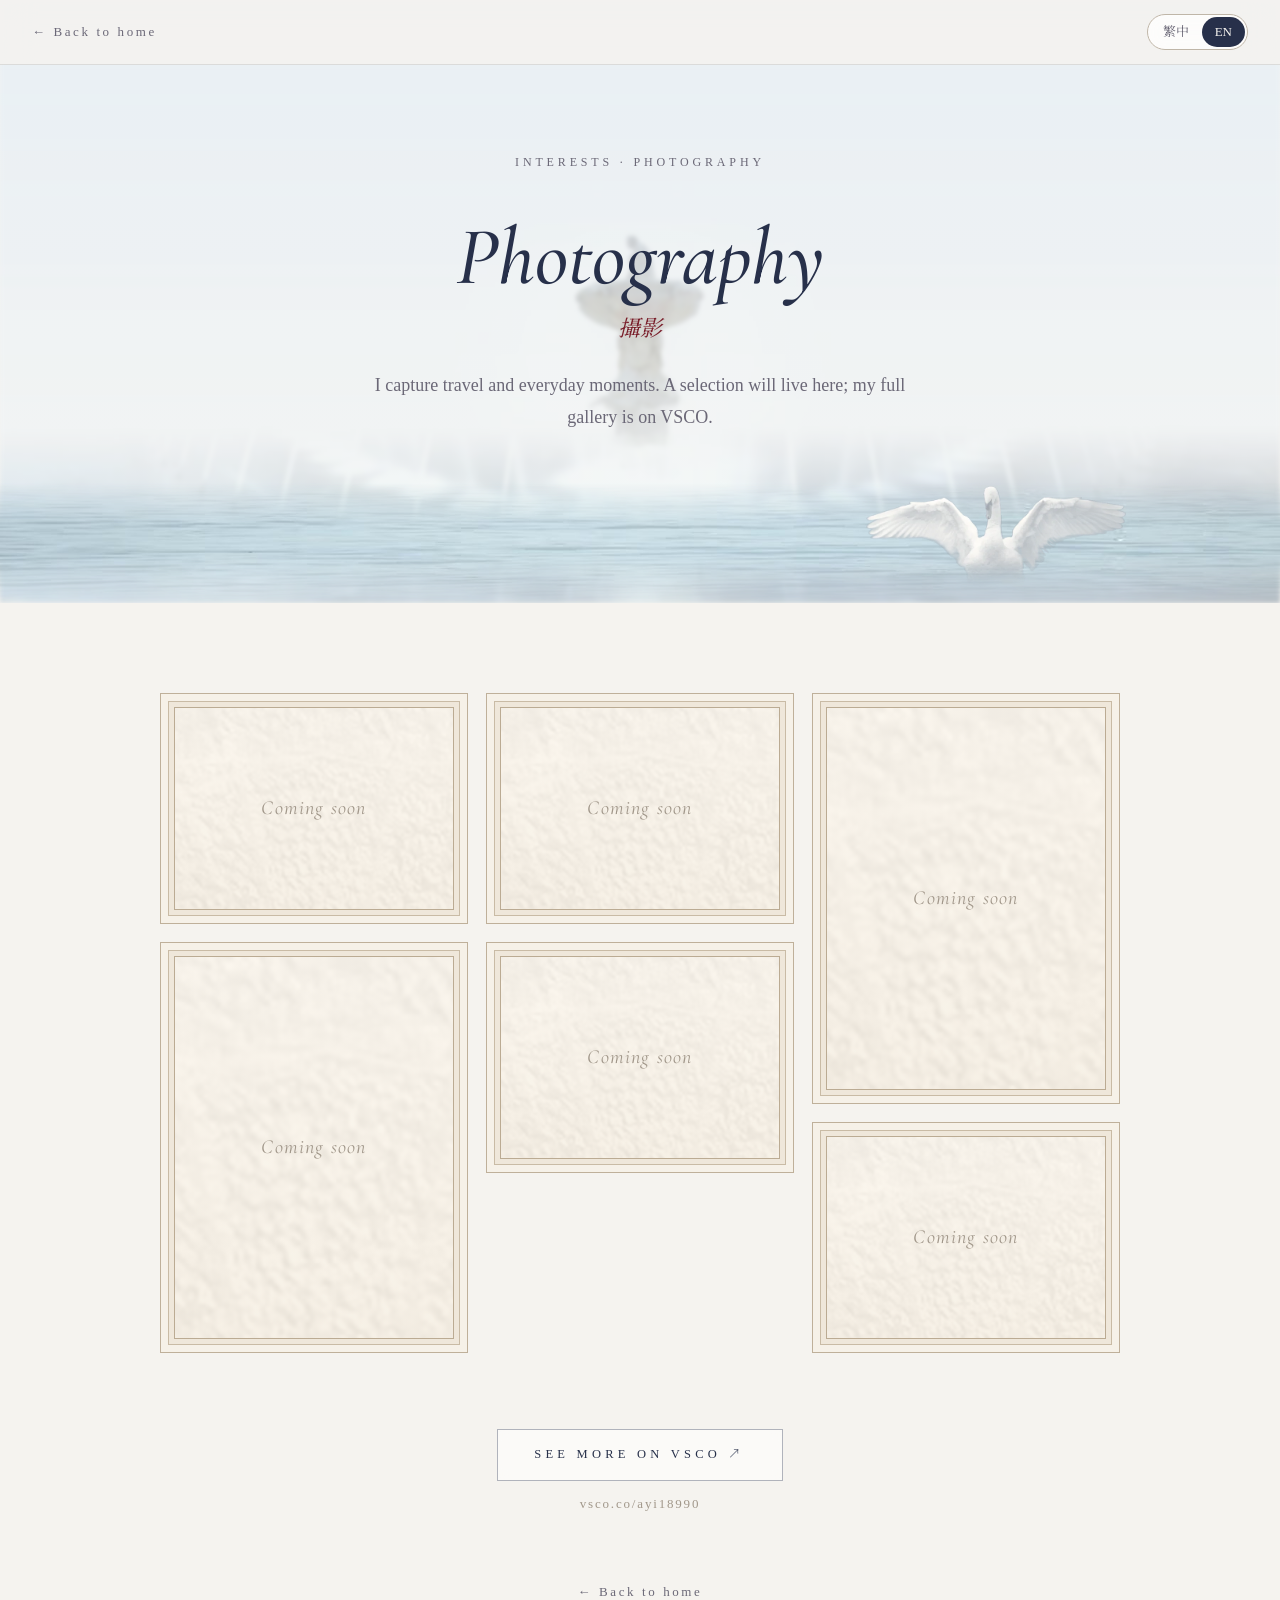
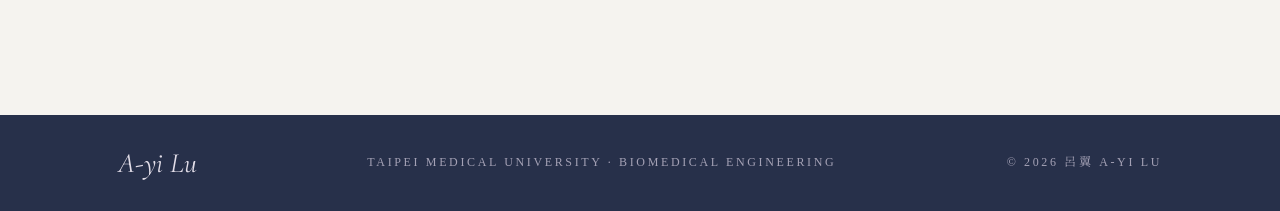
==== photos.html @ bd0e3539 "Add files via upload" ====
<!doctype html>
<html lang="zh-Hant">
<head>
<meta charset="utf-8">
<meta name="viewport" content="width=device-width, initial-scale=1, viewport-fit=cover">
<title>攝影 · 呂翼 A-yi Lu</title>
<meta name="description" content="呂翼 A-yi Lu — 攝影作品">
<link rel="preconnect" href="https://fonts.googleapis.com">
<link rel="preconnect" href="https://fonts.gstatic.com" crossorigin>
<link rel="stylesheet" href="https://fonts.googleapis.com/css2?family=Cormorant+Garamond:ital,wght@0,400;0,500;0,600;1,400;1,500;1,600&family=Noto+Serif+TC:wght@400;500;700&display=swap">
<link rel="stylesheet" href="style.css">
<link rel="stylesheet" href="sub.css">
</head>
<body class="subpage">
<header class="nav scrolled" id="nav">
  <div class="in">
    <a class="back" href="index.html#interests" id="back">← 回到首頁</a>
    <div class="lang" role="group" aria-label="Language">
      <button type="button" id="lang-zh" data-lang="zh" aria-pressed="true">繁中</button>
      <button type="button" id="lang-en" data-lang="en" aria-pressed="false">EN</button>
    </div>
  </div>
</header>
<main id="main"></main>
<footer>
  <div class="in">
    <span class="sig">A-yi Lu</span>
    <small id="foot-note"></small>
    <small id="copyright"></small>
  </div>
</footer>
<script src="photos-content.js"></script>
<script src="photos.js"></script>
</body>
</html>
---- style.css ----
/* ==========================================================
   字體設定 Fonts
   --body  內文：英文 Times New Roman、中文 新細明體
   --title 標題：Cormorant Garamond（優雅斜體，飄逸但好讀）
   ========================================================== */
:root{
  --fog:#F5F3EF; --mist:#ECE8E1; --marble:#F8F6F2; --stone:#BFB6A8; --stone-2:#DAD3C8;
  --ink:#27304A; --dusk:#6B6877; --pink:#7A1F2B;--wine:#7A1F2B; --water:#9DBFD2; --water-soft:#DCEAF1;
  --body:"Times New Roman",Times,"Noto Serif TC","Source Han Serif TC","Songti TC",serif;
  --title:"Cormorant Garamond","Times New Roman",Times,"Noto Serif TC","Source Han Serif TC",serif;
  --colw:clamp(40px,10vw,150px);
  color-scheme:light;
}
@media (max-width:600px){:root{--colw:30px}}
*{box-sizing:border-box}
html{scroll-behavior:smooth;scroll-padding-top:72px}
body{margin:0;background:var(--fog);color:var(--ink);font-family:var(--body);font-size:18px;line-height:1.75;-webkit-font-smoothing:antialiased;overflow-x:hidden}
body.zh{font-size:17px;line-height:1.95}
img{max-width:100%;display:block}
a{color:inherit}
:focus-visible{outline:1.5px solid var(--pink);outline-offset:4px}
.wrap{max-width:calc(1100px + 2 * var(--colw));margin:0 auto;padding-inline:calc(var(--colw) + 32px);position:relative;z-index:2}
@media (max-width:520px){.wrap{padding-inline:calc(var(--colw) + 16px)}}
.label{font-family:var(--body);font-size:12px;letter-spacing:.32em;text-transform:uppercase;color:var(--dusk)}
body.zh .label{letter-spacing:.3em;font-size:13px}

/* ---------- nav ---------- */
.nav{position:fixed;top:0;left:0;right:0;z-index:50;padding-top:env(safe-area-inset-top,0px);transition:background .6s,box-shadow .6s}
.nav.scrolled{background:rgba(245,243,239,.8);-webkit-backdrop-filter:blur(16px) saturate(1.2);backdrop-filter:blur(16px) saturate(1.2);box-shadow:0 1px 0 rgba(191,182,168,.35)}
.nav .in{display:flex;align-items:center;gap:28px;height:64px;margin:0 auto;padding-inline:calc(var(--colw) + 24px)}
.mono{font-family:var(--title);font-style:italic;font-weight:500;font-size:26px;line-height:1;text-decoration:none}
.links{display:flex;gap:30px;margin-left:auto}
.links a{font-size:12.5px;letter-spacing:.24em;text-transform:uppercase;text-decoration:none;color:var(--dusk);transition:color .3s}
body.zh .links a{letter-spacing:.3em;font-size:14px}
.links a:hover{color:var(--ink)}
.lang{display:inline-flex;border:1px solid var(--stone);border-radius:999px;padding:2px;font-size:13px;background:rgba(255,255,255,.75);-webkit-backdrop-filter:blur(8px);backdrop-filter:blur(8px)}
.lang button{all:unset;cursor:pointer;padding:4px 13px;border-radius:999px;color:var(--dusk);transition:background .35s,color .35s}
.lang button[aria-pressed="true"]{background:var(--ink);color:var(--fog)}
.lang button:focus-visible{outline:1.5px solid var(--pink)}
@media (max-width:760px){.links{display:none}.lang{margin-left:auto}.nav .in{padding-inline:calc(var(--colw) + 12px)}}

/* ---------- hero ---------- */
.hero{position:relative;overflow:visible;min-height:max(720px,min(100svh,980px));display:grid;place-items:center;background:#EEF1F2;z-index:1}
.hero-bg{position:absolute;inset:0;overflow:hidden;z-index:0}
.hero .scene{position:absolute;left:0;top:-4%;width:100%;height:108%;object-fit:cover;object-position:50% 50%;will-change:transform}
.hero .haze{position:absolute;inset:0;z-index:1;pointer-events:none;background:
  radial-gradient(ellipse 42% 34% at 50% 44%,rgba(255,255,255,.78) 0%,rgba(255,255,255,0) 100%),
  linear-gradient(to bottom,rgba(250,250,248,.55),rgba(250,250,248,0) 40%)}
.hero-text{position:relative;z-index:6;text-align:center;display:flex;flex-direction:column;align-items:center;padding:150px 24px 220px;max-width:760px}
.name{font-family:var(--title);font-style:italic;font-weight:400;font-size:clamp(64px,9vw,128px);line-height:.95;margin:.35em 0 0;letter-spacing:-.01em;text-shadow:0 0 40px rgba(255,255,255,.9)}
.name-zh{font-family:var(--body);font-size:clamp(20px,2vw,24px);letter-spacing:.8em;margin:.6em 0 0 .8em;color:var(--dusk)}
.rule{width:min(260px,60vw);height:1px;margin:26px 0 22px;background:linear-gradient(90deg,transparent,var(--pink),transparent)}
.tagline{font-family:var(--title);font-style:italic;font-weight:500;font-size:clamp(22px,2.3vw,28px);line-height:1.35;margin:0;max-width:24em;text-shadow:0 0 24px rgba(255,255,255,.9)}
body.zh .tagline{font-family:var(--body);font-style:normal;font-weight:400;font-size:clamp(19px,2vw,22px);letter-spacing:.12em}
.sub{font-size:16px;color:var(--dusk);margin:12px 0 0;max-width:32em;line-height:1.8;text-shadow:0 0 18px rgba(255,255,255,.95)}
body.zh .sub{letter-spacing:.06em;font-size:15.5px}
.enter{margin-top:36px;display:inline-flex;align-items:center;gap:12px;font-size:12.5px;letter-spacing:.34em;text-transform:uppercase;text-decoration:none;
  padding:14px 36px;border:1px solid rgba(39,48,74,.35);transition:background .5s,color .5s,border-color .5s;background:rgba(255,255,255,.55);-webkit-backdrop-filter:blur(6px);backdrop-filter:blur(6px)}
body.zh .enter{letter-spacing:.4em;font-size:14px}
.enter:hover{background:var(--ink);color:var(--fog);border-color:var(--ink)}
.star{width:13px;height:13px;fill:var(--pink);flex:none}
.hero-in>*{animation:rise 1.4s cubic-bezier(.22,1,.36,1) both}
.hero-in>*:nth-child(2){animation-delay:.1s}.hero-in>*:nth-child(3){animation-delay:.2s}.hero-in>*:nth-child(4){animation-delay:.28s}
.hero-in>*:nth-child(5){animation-delay:.36s}.hero-in>*:nth-child(6){animation-delay:.44s}.hero-in>*:nth-child(7){animation-delay:.52s}
@keyframes rise{from{opacity:.001;transform:translateY(22px);filter:blur(6px)}to{opacity:1;transform:none;filter:none}}
.swan{position:absolute;pointer-events:none}
.swan img{width:100%;height:auto}
.swan.in{z-index:3}
.swan.out{z-index:10}
.swan .bob{animation:bob 7s ease-in-out infinite}
.swan.s2 .bob{animation-duration:9s;animation-delay:-2s}
.swan.s3 .bob{animation-duration:8s;animation-delay:-4s}
.swan.s4 .bob{animation-duration:10s;animation-delay:-1s}
@keyframes bob{0%,100%{transform:translate(0,0) rotate(0)}50%{transform:translate(8px,-6px) rotate(-.8deg)}}
.hero .swan.in img{-webkit-mask-image:linear-gradient(to bottom,#000 72%,transparent 96%);mask-image:linear-gradient(to bottom,#000 72%,transparent 96%);opacity:.9;filter:blur(.3px)}
.hero .swan.in::after{content:"";position:absolute;left:-10%;right:-10%;bottom:2%;height:14%;border-radius:50%;background:radial-gradient(closest-side,rgba(157,191,210,.55),rgba(157,191,210,0));z-index:-1}
.hero .swan.trio{left:43%;bottom:calc(clamp(86px,12vh,116px) / 2 - 6px);width:min(11vw,160px)}
.hero .swan.wings{left:58%;bottom:calc(clamp(86px,12vh,116px) / 2 - 2px);width:min(3.6vw,52px)}
.hero .swan.littles{left:30%;bottom:calc(clamp(86px,12vh,116px) / 2 - 6px);width:min(9vw,130px)}
.swan.spread{left:calc(var(--colw) * .4);bottom:-230px;width:min(30vw,450px)}
.hero .swan.out img{-webkit-mask-image:linear-gradient(to bottom,#000 76%,transparent 97%);mask-image:linear-gradient(to bottom,#000 76%,transparent 97%)}
.hero .swan.out::after{content:"";position:absolute;left:-8%;right:-8%;bottom:1%;height:12%;border-radius:50%;background:radial-gradient(closest-side,rgba(120,160,185,.45),rgba(120,160,185,0));z-index:-1}
.swan.spread img{filter:drop-shadow(0 16px 20px rgba(80,110,140,.2))}
.swan.glide{right:calc(var(--colw) * .5);bottom:-200px;width:min(20vw,300px)}
.swan.glide img{filter:drop-shadow(0 12px 16px rgba(80,110,140,.18))}
@media (max-width:760px){
  .col-l{left:-100px}.col-r{right:-100px}  .hero-text{padding:120px 28px 230px}
  .hero .swan.trio{left:38%;width:26vw}
  .hero .swan.wings,.hero .swan.littles{display:none}
  .swan.spread{left:2%;bottom:-150px;width:50vw}
  .swan.glide{right:2%;bottom:-130px;width:34vw}
}


/* ---------- architecture: arch, pillars, nodes, balustrades ---------- */
:root{--shift:calc(var(--colw) * -0.5)}
.hero::before{content:"";position:absolute;left:0;right:0;top:0;height:30px;z-index:4;background:url(stone.jpg) center/cover;box-shadow:0 1px 0 #A99E8C,0 4px 10px rgba(39,48,74,.1)}
.arch-top,.arch-ring{position:absolute;top:0;left:calc(var(--colw) * .5 - 30px);right:calc(var(--colw) * .5 - 30px);height:max(150px,calc(var(--colw) * 1.65 + 30px));z-index:4;pointer-events:none;
  -webkit-mask-size:100% 100%;mask-size:100% 100%;-webkit-mask-repeat:no-repeat;mask-repeat:no-repeat}
.arch-top{background:url(stone.jpg) center top/auto 100% repeat-x;
  -webkit-mask-image:url("data:image/svg+xml,%3Csvg xmlns='http://www.w3.org/2000/svg' viewBox='0 0 1000 300' preserveAspectRatio='none'%3E%3Cpath d='M0 0H1000V300C1000 130 660 70 500 8C340 70 0 130 0 300Z'/%3E%3C/svg%3E");mask-image:url("data:image/svg+xml,%3Csvg xmlns='http://www.w3.org/2000/svg' viewBox='0 0 1000 300' preserveAspectRatio='none'%3E%3Cpath d='M0 0H1000V300C1000 130 660 70 500 8C340 70 0 130 0 300Z'/%3E%3C/svg%3E");filter:drop-shadow(0 10px 14px rgba(39,48,74,.18))}
.arch-ring{background:linear-gradient(180deg,rgba(255,255,255,.18),rgba(90,70,50,.18)),url(stone.jpg) center/auto 100% repeat-x;
  -webkit-mask-image:url("data:image/svg+xml,%3Csvg xmlns='http://www.w3.org/2000/svg' viewBox='0 0 1000 300' preserveAspectRatio='none'%3E%3Cpath d='M0 300C0 130 340 70 500 8C660 70 1000 130 1000 300H962C962 150 650 106 500 52C350 106 38 150 38 300Z'/%3E%3C/svg%3E");mask-image:url("data:image/svg+xml,%3Csvg xmlns='http://www.w3.org/2000/svg' viewBox='0 0 1000 300' preserveAspectRatio='none'%3E%3Cpath d='M0 300C0 130 340 70 500 8C660 70 1000 130 1000 300H962C962 150 650 106 500 52C350 106 38 150 38 300Z'/%3E%3C/svg%3E");filter:brightness(.93) drop-shadow(0 6px 8px rgba(39,48,74,.2))}
main{position:relative;overflow-x:clip}
.pillar{position:absolute;top:0;bottom:0;width:var(--colw);z-index:8;pointer-events:none;
  background:url(shaft.jpg) center top/100% auto repeat-y;filter:drop-shadow(0 0 20px rgba(39,48,74,.16))}
.pl{left:var(--shift)}
.pr{right:var(--shift);transform:scaleX(-1)}
.pillar .cap{position:absolute;left:50%;top:calc(var(--colw) * -0.55);z-index:2;width:calc(var(--colw) * 2.7);aspect-ratio:1020/830;transform:translateX(-50%);
  background:url(capital.webp) center/100% 100% no-repeat}
.pillar .base{display:none}
.node{display:none;position:absolute;top:-10px;width:calc(var(--colw) * 1.75);aspect-ratio:940/460;z-index:9;pointer-events:none;
  background:url(node.webp) center/100% 100% no-repeat;filter:drop-shadow(0 6px 10px rgba(39,48,74,.18))}
.nl{left:calc(var(--shift) + var(--colw) / 2);transform:translateX(-50%)}
.nr{right:calc(var(--shift) + var(--colw) / 2);transform:translateX(50%) scaleX(-1)}
.hero .balus,.balus-row{display:flex;flex-direction:column;filter:drop-shadow(0 -4px 10px rgba(39,48,74,.12))}
.rail-top,.rail-bot{background:linear-gradient(rgba(255,255,255,.28),rgba(0,0,0,.08)),url(stone.jpg) center/auto 200% repeat-x;flex:none;
  box-shadow:inset 0 -1px 0 rgba(120,100,75,.45),inset 0 1px 0 rgba(255,255,255,.6)}
.rail-top{height:22px}
.rail-bot{height:18px}
.bals{flex:1;background:linear-gradient(90deg,rgba(90,70,50,.28),rgba(255,255,255,.22) 42%,rgba(255,255,255,.1) 58%,rgba(90,70,50,.3)) 0 0/56px 100% repeat-x,url(stone.jpg) center/auto 100% repeat-x;
  -webkit-mask:url("data:image/svg+xml,%3Csvg xmlns='http://www.w3.org/2000/svg' viewBox='0 0 52 100' preserveAspectRatio='none'%3E%3Cpath d='M14 0H38V8H34C34 12 31 12 31 16C31 22 36 24 36 30C36 36 30 38 30 42C30 52 43 58 43 72C43 82 35 86 33 88H38V92H40V100H12V92H14V88H19C17 86 9 82 9 72C9 58 22 52 22 42C22 38 16 36 16 30C16 24 21 22 21 16C21 12 18 12 18 8H14Z'/%3E%3C/svg%3E") 0 0/56px 100% repeat-x;mask:url("data:image/svg+xml,%3Csvg xmlns='http://www.w3.org/2000/svg' viewBox='0 0 52 100' preserveAspectRatio='none'%3E%3Cpath d='M14 0H38V8H34C34 12 31 12 31 16C31 22 36 24 36 30C36 36 30 38 30 42C30 52 43 58 43 72C43 82 35 86 33 88H38V92H40V100H12V92H14V88H19C17 86 9 82 9 72C9 58 22 52 22 42C22 38 16 36 16 30C16 24 21 22 21 16C21 12 18 12 18 8H14Z'/%3E%3C/svg%3E") 0 0/56px 100% repeat-x}
.hero .balus{position:absolute;left:0;right:0;bottom:calc(clamp(86px,12vh,116px) / -2);height:clamp(86px,12vh,116px);z-index:6}
.front-water{position:absolute;left:0;right:0;top:calc(100% + clamp(86px,12vh,116px) / 2 - 8px);height:260px;z-index:5;pointer-events:none;
  background:url(water.jpg) center top/cover;
  -webkit-mask-image:linear-gradient(to bottom,#000 0,#000 40%,transparent 100%);mask-image:linear-gradient(to bottom,#000 0,#000 40%,transparent 100%)}
.balus-row{position:relative;height:96px;margin-block:-48px;z-index:7;pointer-events:none}
@media (max-width:600px){.balus-row{height:72px;margin-block:-36px}}
/* ---------- sections ---------- */
section.s{position:relative;padding-block:130px;overflow:hidden}
@media (max-width:600px){section.s{padding-block:90px}}
.s.alt{background:linear-gradient(to bottom,rgba(236,232,225,0) 0,var(--mist) 220px,var(--mist) calc(100% - 220px),rgba(236,232,225,0) 100%)}
.ghost{position:absolute;pointer-events:none;z-index:0;object-fit:cover;
  -webkit-mask-image:radial-gradient(closest-side,#000 25%,transparent 100%);mask-image:radial-gradient(closest-side,#000 25%,transparent 100%)}
.heading{display:flex;align-items:center;gap:26px;margin:0 0 64px}
.heading::before,.heading::after{content:"";flex:1;height:1px;background:linear-gradient(90deg,transparent,var(--stone))}
.heading::after{background:linear-gradient(90deg,var(--stone),transparent)}
.heading .t{display:flex;flex-direction:column;align-items:center;text-align:center}
.heading h2{font-family:var(--title);font-style:italic;font-weight:400;font-size:clamp(46px,6vw,70px);line-height:1;margin:0;padding:0 .1em}
.heading .zh-sub{font-size:15px;letter-spacing:.6em;color:var(--dusk);margin:12px 0 0 .6em}

/* about */
.about-s{padding:170px 0 110px;position:relative}
.about-visual{position:relative;height:clamp(620px,100vh,980px);display:flex;align-items:center}
.about-photo{position:absolute;right:calc(var(--colw) * .5);top:0;height:100%;width:auto;max-width:62%;aspect-ratio:1000/1498;object-fit:cover;object-position:60% 0;z-index:0;
  -webkit-mask-image:linear-gradient(to right,transparent 0%,rgba(0,0,0,.35) 22%,#000 52%),linear-gradient(to bottom,transparent 0,#000 14%,#000 80%,transparent 100%);
  -webkit-mask-composite:source-in;
  mask-image:linear-gradient(to right,transparent 0%,rgba(0,0,0,.35) 22%,#000 52%),linear-gradient(to bottom,transparent 0,#000 14%,#000 80%,transparent 100%);mask-composite:intersect;
  filter:saturate(.9) brightness(1.04)}
.about-title{width:100%;position:relative;z-index:2}
.about-title h2{font-family:var(--title);font-style:italic;font-weight:400;font-size:clamp(84px,11vw,168px);line-height:1;margin:0;color:var(--ink);text-shadow:0 0 40px rgba(245,243,239,.9)}
.about-body{display:grid;grid-template-columns:1.25fr .9fr;gap:64px;align-items:start;margin-top:-40px;font-size:20px}
body.zh .about-body{font-size:18.5px}
@media (max-width:900px){.about-body{grid-template-columns:1fr;gap:28px}}
.about-body h3{font-family:var(--title);font-size:clamp(32px,3.8vw,46px);font-weight:500;font-style:italic;line-height:1.25;margin:0 0 24px;text-wrap:balance}
body.zh .about-body h3{font-family:var(--body);font-style:normal;font-weight:700;letter-spacing:.06em;font-size:clamp(25px,2.9vw,32px);line-height:1.55}
.about-body p{margin:0 0 1em}
.about-intro p:last-child{color:var(--dusk)}
.facts{margin:6px 0 0;padding:0 0 0 32px;border-left:1px solid rgba(191,182,168,.6);display:grid;gap:16px}
@media (max-width:900px){.facts{padding:24px 0 0;border-left:0;border-top:1px solid rgba(191,182,168,.6)}}
.facts div{display:grid;grid-template-columns:96px 1fr;gap:14px;align-items:baseline}
.facts dt{font-size:12px;letter-spacing:.24em;text-transform:uppercase;color:#A1978A}
body.zh .facts dt{letter-spacing:.3em;font-size:14px}
.facts dd{margin:0;font-size:18px}
body.zh .facts dd{font-size:17px}
@media (max-width:600px){
  .about-visual{height:auto;display:block;padding-top:40px}
  .about-photo{position:relative;display:block;width:70%;max-width:none;margin-left:auto;margin-right:0;height:auto;aspect-ratio:1000/1498;object-position:60% 0}
  .about-title{position:absolute;left:0;bottom:18%}
  .about-body{margin-top:0;font-size:18px}
  .facts div{grid-template-columns:1fr;gap:0}
}

/* timeline */
.tl{list-style:none;margin:0 auto;padding:0;max-width:820px;position:relative}
.tl::before{content:"";position:absolute;left:150px;top:6px;bottom:6px;width:1px;background:linear-gradient(transparent,var(--stone) 8%,var(--stone) 92%,transparent)}
.tl li{display:grid;grid-template-columns:130px 1fr;gap:41px;padding-block:22px;position:relative}
.tl li::after{content:"";position:absolute;left:146px;top:33px;width:9px;height:9px;border-radius:50%;background:var(--fog);border:1px solid var(--pink)}
.tl li.soon::after{background:var(--pink)}
.when{white-space:pre-line;line-height:1.5;font-size:13px;letter-spacing:.16em;color:var(--dusk);text-align:right;padding-top:6px;text-transform:uppercase}
body.zh .when{letter-spacing:.2em;font-size:14px}
.tl h4{margin:0;font-size:21px;font-weight:700;line-height:1.4}
body.zh .tl h4{font-size:18px;letter-spacing:.05em}
.tl p{margin:6px 0 0;color:var(--dusk);max-width:34em}
.badge{display:inline-block;font-size:11px;letter-spacing:.2em;text-transform:uppercase;color:#fff;background:var(--pink);padding:2px 9px;margin-left:10px;vertical-align:3px;white-space:nowrap;font-weight:400}
@media (max-width:600px){
  .tl::before{left:4px}
  .tl li{grid-template-columns:1fr;gap:2px;padding-left:30px}
  .tl li::after{left:0;top:30px}
  .when{text-align:left}
}

/* interlude */
.interlude{position:relative;overflow:hidden;background:var(--fog)}
.interlude .bg{display:block;width:100%;height:auto;min-height:560px;object-fit:cover;object-position:50% 20%;opacity:.6;
  -webkit-mask-image:linear-gradient(to bottom,transparent 0,#000 16%,#000 80%,transparent 100%);mask-image:linear-gradient(to bottom,transparent 0,#000 16%,#000 80%,transparent 100%)}
.interlude p{position:absolute;left:50%;top:44%;transform:translate(-50%,-50%);z-index:3;margin:0;width:max-content;max-width:80vw;text-align:center;display:flex;flex-direction:column;gap:.1em;
  font-family:var(--title);font-style:italic;font-weight:600;font-size:clamp(38px,5.4vw,72px);line-height:1.2;color:var(--ink);text-shadow:0 0 30px rgba(255,255,255,.95),0 0 60px rgba(255,255,255,.8)}
.interlude p.pre{transform:translate(-50%,calc(-50% + 30px))}
body.zh .interlude p{font-family:var(--body);font-style:normal;font-weight:700;font-size:clamp(24px,3.4vw,38px);letter-spacing:.35em;padding-left:.35em}
.interlude .swan.sea{z-index:2}
.interlude .swan.sea img{-webkit-mask-image:linear-gradient(to bottom,#000 74%,transparent 98%);mask-image:linear-gradient(to bottom,#000 74%,transparent 98%)}
.interlude .swan.trio{left:18%;bottom:22%;width:min(20vw,300px)}
.interlude .swan.glide{left:56%;bottom:18%;width:min(18vw,270px)}
.interlude .swan.littles{left:36%;bottom:30%;width:min(14vw,210px);opacity:.8}

/* interests */
.cards{display:grid;grid-template-columns:repeat(3,1fr);gap:28px}
@media (max-width:820px){.cards{grid-template-columns:1fr}}
.card{position:relative;padding:42px 32px 36px;background:rgba(255,255,255,.55);border:1px solid rgba(191,182,168,.45);text-align:center;transition:transform .7s cubic-bezier(.22,1,.36,1),box-shadow .7s}
.card::before{content:"";position:absolute;inset:6px;border:1px solid rgba(191,182,168,.28);pointer-events:none}
.card:hover{transform:translateY(-6px);box-shadow:0 28px 50px -24px rgba(39,48,74,.25)}
.card .big{font-family:var(--title);font-style:italic;font-size:44px;line-height:1.1;margin:0;font-weight:500}
body.zh .card .big{font-family:var(--body);font-style:normal;font-size:28px;letter-spacing:.3em;margin-left:.3em;font-weight:700;line-height:1.4}
.card .alt{font-size:12px;letter-spacing:.3em;color:var(--pink);margin:8px 0 16px;text-transform:uppercase}
body.zh .card .alt{font-family:var(--title);font-style:italic;font-size:22px;letter-spacing:0;text-transform:none;margin:4px 0 12px}
.card p{margin:0;color:var(--dusk);font-size:16.5px}
body.zh .card p{font-size:15.5px}

/* contact */
.contact{max-width:640px;margin:0 auto;text-align:center}
.contact .lead{font-size:20px;color:var(--dusk);margin:0 0 44px;line-height:1.7}
body.zh .contact .lead{font-size:17px;line-height:2}
.rows{display:grid;text-align:left;border-top:1px solid rgba(191,182,168,.6)}
.row{display:flex;align-items:center;gap:18px;padding:20px 4px;border-bottom:1px solid rgba(191,182,168,.6);text-decoration:none;transition:padding .5s,background .5s}
a.row:hover{padding-inline:14px;background:rgba(220,234,241,.5)}
.row .k{font-size:12px;letter-spacing:.26em;text-transform:uppercase;color:#A1978A;width:100px;flex:none}
.row .v{flex:1;min-width:0;overflow-wrap:anywhere;font-size:19px;user-select:all}
a.row .v,a.v{user-select:auto;text-decoration:none}
a.v:hover{text-decoration:underline;text-underline-offset:4px}
.row .go{color:var(--dusk)}
.copy{all:unset;cursor:pointer;font-size:12px;letter-spacing:.2em;text-transform:uppercase;padding:8px 14px;border:1px solid var(--stone);transition:background .4s,color .4s;flex:none}
.copy:hover{background:var(--ink);color:var(--fog);border-color:var(--ink)}
.copy:focus-visible{outline:1.5px solid var(--pink)}

footer{background:var(--ink);color:#A4A1B5;position:relative;z-index:2}
footer .in{max-width:1100px;margin:0 auto;padding:34px 28px calc(34px + env(safe-area-inset-bottom,0px));display:flex;flex-wrap:wrap;gap:12px 28px;align-items:center;justify-content:space-between}
footer .sig{font-family:var(--title);font-style:italic;font-size:28px;color:#E2DDE8;line-height:1}
footer small{font-size:12px;letter-spacing:.22em;text-transform:uppercase}
body.zh footer small{letter-spacing:.2em;font-size:13px;text-transform:none}

/* reveal + language fade */
.rv{transition:opacity 1.1s cubic-bezier(.22,1,.36,1),transform 1.1s cubic-bezier(.22,1,.36,1),filter 1.1s}
.rv.pre{opacity:0;transform:translateY(34px);filter:blur(4px)}
main.fading{animation:langfade .5s ease}
@keyframes langfade{from{opacity:.25;filter:blur(3px)}to{opacity:1;filter:none}}

@media (prefers-reduced-motion:reduce){
  *,*::before,*::after{animation:none!important;transition:none!important}
  .rv.pre{opacity:1;transform:none;filter:none}
  html{scroll-behavior:auto}
}
@media (max-width:900px){
  .swan.spread{left:-12%;bottom:-8%;width:56%}
  .swan.glide{right:-8%;bottom:-5%;width:34%}
}
@media (max-width:520px){.row{gap:10px}.row .k{width:auto;min-width:0;font-size:10.5px;letter-spacing:.14em}.row .v{font-size:16px}}

/* interlude Z layout */
.interlude p .l1{align-self:flex-start;transform:translateX(-22%)}
.interlude p .l2{align-self:flex-end;transform:translateX(22%)}
body.zh .interlude p .l1{transform:translateX(-30%)}
body.zh .interlude p .l2{transform:translateX(30%)}

/* interests: stone door-frame cards */
.card{background:linear-gradient(rgba(250,246,239,.78),rgba(244,238,228,.78)),url(stone.jpg) center/cover;border:1px solid #BFB09A;
  box-shadow:inset 0 0 0 7px #F6F1E8,inset 0 0 0 8px #C9BBA5,inset 0 0 0 13px #EFE7DA,inset 0 0 0 14px #BBAB93,inset 0 0 0 19px #F3EDE3,inset 0 0 0 20px #D2C5B1,0 18px 40px -26px rgba(60,45,30,.4)}
.card::before{inset:26px;border:1px solid rgba(160,143,118,.35)}
.card:hover{box-shadow:inset 0 0 0 7px #F6F1E8,inset 0 0 0 8px #C9BBA5,inset 0 0 0 13px #EFE7DA,inset 0 0 0 14px #BBAB93,inset 0 0 0 19px #F3EDE3,inset 0 0 0 20px #D2C5B1,0 30px 50px -24px rgba(60,45,30,.45)}
.card{padding:54px 40px 48px}
.card .alt,body.zh .card .alt{color:var(--wine)}
.works .card{max-width:520px;margin:0 auto}
.works .card p{font-size:17px}

/* no monogram */
.links{margin-left:auto}
@media (max-width:760px){.lang{margin-left:auto}}
@media (max-width:600px){.about-s .wrap{padding-top:0}}

/* junction swans */
.swan.junc{z-index:10}
.swan.junc img{-webkit-mask-image:linear-gradient(to bottom,#000 76%,transparent 97%);mask-image:linear-gradient(to bottom,#000 76%,transparent 97%)}
.swan.junc::after{content:"";position:absolute;left:-8%;right:-8%;bottom:1%;height:12%;border-radius:50%;background:radial-gradient(closest-side,rgba(120,160,185,.45),rgba(120,160,185,0));z-index:-1}
.swan.j1{left:46%;bottom:-150px;width:min(7vw,100px)}
.swan.j2{left:30%;bottom:-175px;width:min(12vw,170px);opacity:.85}
@media (max-width:760px){.swan.j1{left:48%;bottom:-100px;width:14vw}.swan.j2{display:none}}

/* ===== B version: architecture only at the entrance, calm content below ===== */
.wrap{max-width:1100px;padding-inline:40px}
@media (max-width:520px){.wrap{padding-inline:22px}}
.hero .pillar{bottom:calc(clamp(86px,12vh,116px) / -2 + 10px)}
.pillar,.arch-top,.arch-ring,.hero::before,.rail-top,.rail-bot,.bals{filter:saturate(.55) brightness(1.03)}
.arch-top{filter:saturate(.55) brightness(1.03) drop-shadow(0 10px 14px rgba(39,48,74,.14))}
.s.alt{background:transparent}
section.s{padding-block:150px}
.about-s{padding-top:190px}
.heading{margin-bottom:72px}
.heading::before,.heading::after{background:linear-gradient(90deg,transparent,rgba(191,182,168,.7))}
.heading::after{background:linear-gradient(90deg,rgba(191,182,168,.7),transparent)}
.card{background:#FBF9F5}
.about-photo{aspect-ratio:1000/996;height:88%;top:6%;object-position:60% 0}
@media (max-width:600px){.about-photo{height:auto;top:0;aspect-ratio:1000/996}}

/* photo smaller */
.about-photo{height:70%;top:14%}
/* read-more links (future experience pages) */
.tl .more{display:inline-block;margin-top:8px;font-size:14px;letter-spacing:.12em;color:var(--wine);text-decoration:none;border-bottom:1px solid rgba(122,31,43,.35)}
.tl .more:hover{border-bottom-color:var(--wine)}
/* swan easter egg */
.swan{pointer-events:auto;cursor:pointer}
.swan>.bob{transition:transform 2.6s cubic-bezier(.45,0,.2,1),opacity 2.6s ease}
.swan.away>.bob{transform:translateX(38vw) translateY(-6px) scale(.92)!important;opacity:0;animation-play-state:paused}
.swan.back>.bob{animation:swim-back 2.4s cubic-bezier(.2,.7,.2,1) both}
@keyframes swim-back{from{transform:translateX(-22vw);opacity:0}to{transform:none;opacity:1}}
.swan .ripple{position:absolute;width:24px;height:8px;margin:-4px 0 0 -12px;border-radius:50%;border:1.5px solid rgba(255,255,255,.9);
  box-shadow:0 0 0 1px rgba(120,160,185,.35);animation:ripple 1.6s ease-out forwards;pointer-events:none;z-index:2}
@keyframes ripple{to{transform:scale(9);opacity:0}}
@media (prefers-reduced-motion:reduce){.swan.away>.bob{opacity:.25}}
.hero-text{pointer-events:none}
.hero-text a,.hero-text p,.hero-text h1{pointer-events:auto}

.about-photo{height:56%;top:22%}
@media (max-width:600px){.about-photo{width:56%}}

/* continuous fluted shaft (drawn, no repeating photo) */
.pillar{background:
  linear-gradient(90deg,rgba(95,80,60,.34) 0%,rgba(95,80,60,.12) 16%,rgba(255,255,255,.30) 40%,rgba(255,255,255,.12) 58%,rgba(95,80,60,.16) 80%,rgba(95,80,60,.38) 100%),
  linear-gradient(90deg,#CFC5B5 0%,#EDE7DD 18%,#FAF7F2 48%,#E8E1D5 80%,#C8BEAD 100%) 0 0/calc(var(--colw) / 7) 100% repeat-x,
  #ECE5D9}
/* photo: soft mist on every edge instead of one hard fade */
.about-photo{-webkit-mask-image:radial-gradient(ellipse 56% 58% at 50% 54%,#000 28%,rgba(0,0,0,.7) 46%,rgba(0,0,0,.28) 64%,rgba(0,0,0,.06) 78%,transparent 88%);mask-image:radial-gradient(ellipse 56% 58% at 50% 54%,#000 28%,rgba(0,0,0,.7) 46%,rgba(0,0,0,.28) 64%,rgba(0,0,0,.06) 78%,transparent 88%);-webkit-mask-composite:source-over;mask-composite:add}
/* right swan: swan7 */
.hero .swan.glide{width:min(26vw,380px)}
@media (max-width:760px){.hero .swan.glide{width:42vw}}

.about-photo{height:66%;top:17%}

.card-more{display:inline-block;margin-top:14px;font-size:14px;letter-spacing:.12em;color:var(--wine);text-decoration:none;border-bottom:1px solid rgba(122,31,43,.35)}
.card-more:hover{border-bottom-color:var(--wine)}
---- sub.css ----
/* 子頁面（經歷詳細頁）共用樣式 */
body.subpage .nav .in{padding-inline:32px;justify-content:space-between}
.back{font-size:13px;letter-spacing:.2em;text-decoration:none;color:var(--dusk);transition:color .3s}
.back:hover{color:var(--wine)}
body.subpage .lang{margin-left:0}
body.subpage .wrap{max-width:1040px;padding-inline:40px}
@media (max-width:600px){body.subpage .wrap{padding-inline:22px}body.subpage .nav .in{padding-inline:18px}}

/* header */
.sub-hero{position:relative;padding:130px 0 170px;overflow:hidden;background:linear-gradient(#EEF1F2,var(--fog))}
.sub-hero .sky{position:absolute;inset:0;width:100%;height:100%;object-fit:cover;object-position:50% 40%;opacity:.55;filter:blur(2px)}
.sub-hero-grid{position:relative;z-index:2;display:grid;grid-template-columns:1.2fr .8fr;gap:56px;align-items:center}
@media (max-width:760px){.sub-hero-grid{grid-template-columns:1fr;gap:36px}.arch-window{order:-1;max-width:300px;margin-inline:auto!important}}
.sub-hero h1{font-family:var(--title);font-style:italic;font-weight:500;font-size:clamp(46px,6.4vw,84px);line-height:1.05;margin:.35em 0 0;text-wrap:balance}
body.zh .sub-hero h1{font-family:var(--body);font-style:normal;font-weight:700;letter-spacing:.08em;font-size:clamp(34px,4.6vw,56px);line-height:1.3}
.sub-hero .alt{font-family:var(--title);font-style:italic;font-size:22px;color:var(--wine);margin:10px 0 0}
body.zh .sub-hero .alt{font-size:24px}
.meta{display:flex;flex-wrap:wrap;gap:14px 36px;margin:34px 0 0;padding-top:22px;border-top:1px solid rgba(191,182,168,.6)}
.meta dt{font-size:11.5px;letter-spacing:.24em;text-transform:uppercase;color:#A1978A}
body.zh .meta dt{font-size:13px;letter-spacing:.3em}
.meta dd{margin:4px 0 0;font-size:17px}
.arch-window{margin:0;position:relative;aspect-ratio:3/4;width:100%;
  -webkit-mask-image:url("data:image/svg+xml,%3Csvg xmlns='http://www.w3.org/2000/svg' viewBox='0 0 300 400' preserveAspectRatio='none'%3E%3Cpath d='M0 400V150C0 70 70 20 150 0C230 20 300 70 300 150V400Z'/%3E%3C/svg%3E");
  mask-image:url("data:image/svg+xml,%3Csvg xmlns='http://www.w3.org/2000/svg' viewBox='0 0 300 400' preserveAspectRatio='none'%3E%3Cpath d='M0 400V150C0 70 70 20 150 0C230 20 300 70 300 150V400Z'/%3E%3C/svg%3E");
  -webkit-mask-size:100% 100%;mask-size:100% 100%;box-shadow:0 30px 60px -30px rgba(39,48,74,.35)}
.arch-window img{width:100%;height:100%;object-fit:cover;filter:saturate(.9)}
.arch-window::after{content:"";position:absolute;inset:0;background:linear-gradient(to bottom,transparent 70%,rgba(245,243,239,.55))}
.sub-water{position:absolute;left:0;right:0;bottom:0;height:120px;z-index:1;background:url(water.jpg) center/cover;
  -webkit-mask-image:linear-gradient(to bottom,transparent,#000 35%,#000 60%,transparent);mask-image:linear-gradient(to bottom,transparent,#000 35%,#000 60%,transparent)}
.sub-swan{right:12%;bottom:16px;width:min(22vw,260px);z-index:3}
.sub-swan img{-webkit-mask-image:linear-gradient(to bottom,#000 76%,transparent 97%);mask-image:linear-gradient(to bottom,#000 76%,transparent 97%)}

/* sections */
body.subpage section.s{padding-block:90px}
.sec-head{display:flex;align-items:baseline;gap:18px;margin:0 0 36px;padding-bottom:16px;border-bottom:1px solid rgba(191,182,168,.6)}
.sec-head .no{font-family:var(--title);font-style:italic;font-size:22px;color:var(--wine);min-width:1.5em}
.sec-head h2{margin:0;font-family:var(--title);font-style:italic;font-weight:500;font-size:clamp(34px,4vw,48px);line-height:1.1}
body.zh .sec-head h2{font-family:var(--body);font-style:normal;font-weight:700;letter-spacing:.1em;font-size:clamp(26px,3vw,32px)}
body.subpage h3{font-size:21px;margin:0 0 10px;font-weight:700}
body.zh.subpage h3{letter-spacing:.06em}
body.subpage h4{margin:0 0 6px;font-size:18px}
.lead{font-size:19px;max-width:44em;margin:0 0 36px}
.two{display:grid;grid-template-columns:1fr 1fr;gap:48px}
@media (max-width:760px){.two{grid-template-columns:1fr;gap:24px}}
.two p{margin:0}
.facts.team{margin:44px 0 0;padding:26px 0 0;border-left:0;border-top:1px solid rgba(191,182,168,.6)}
.facts.team div{grid-template-columns:120px 1fr}
@media (max-width:520px){.facts.team div{grid-template-columns:1fr}}
.gallery{display:grid;grid-template-columns:2fr 1fr;grid-template-rows:1fr 1fr;gap:14px;margin-top:44px}
.gallery img{width:100%;height:100%;object-fit:cover;border-radius:4px}
.gallery .big{grid-row:1/3}
@media (max-width:600px){.gallery{grid-template-columns:1fr 1fr;grid-template-rows:auto}.gallery .big{grid-column:1/3;grid-row:auto}}
.cards.three{grid-template-columns:repeat(3,1fr)}
@media (max-width:820px){.cards.three{grid-template-columns:1fr}}
body.subpage .card .big{font-size:26px;margin-bottom:12px}
body.zh.subpage .card .big{font-size:21px;letter-spacing:.2em;margin-left:.2em}
.card.left{text-align:left}
.card.left .big{margin-left:0!important}
.ways{list-style:none;padding:0;margin:44px 0 0;display:grid;grid-template-columns:1fr 1fr;gap:28px 48px;counter-reset:w}
@media (max-width:760px){.ways{grid-template-columns:1fr}}
.ways li{padding-left:22px;border-left:2px solid rgba(122,31,43,.45)}
.ways p{margin:0;color:var(--dusk)}
.tbl-wrap{overflow-x:auto;margin:0 0 20px}
body.subpage table{width:100%;border-collapse:collapse;font-size:16px;min-width:520px}
body.subpage th{text-align:left;font-weight:400;font-size:12px;letter-spacing:.2em;text-transform:uppercase;color:#A1978A;padding:10px 14px;border-bottom:1px solid rgba(191,182,168,.8)}
body.zh.subpage th{font-size:13.5px;letter-spacing:.24em}
body.subpage td{padding:14px;border-bottom:1px solid rgba(191,182,168,.35);vertical-align:top}
body.subpage tr.grp td{border-top:1px solid rgba(191,182,168,.6)}
.roles-tbl td:first-child{font-weight:700;white-space:nowrap}
.res{display:grid;grid-template-columns:1fr;gap:12px}
@media (max-width:900px){.res{grid-template-columns:1fr}}
.res td:nth-child(3),.res td:nth-child(4){font-variant-numeric:tabular-nums;white-space:nowrap}
.res td:nth-child(3){color:var(--wine)}
.feature{margin-top:60px;padding:44px;background:rgba(255,255,255,.55);border:1px solid rgba(191,182,168,.5)}
@media (max-width:600px){.feature{padding:24px}}
.feature>h3{font-family:var(--title);font-style:italic;font-weight:500;font-size:34px;margin:0}
body.zh .feature>h3{font-family:var(--body);font-style:normal;font-weight:700;font-size:26px;letter-spacing:.08em}
.feature .alt{color:var(--wine);margin:6px 0 26px}
.sketches{display:flex;gap:10px;overflow-x:auto;padding-bottom:8px}
.sketches img{height:110px;width:auto;flex:none;border:1px solid rgba(191,182,168,.6);background:#fff}
.cap{font-size:13px;letter-spacing:.2em;color:#A1978A;margin:8px 0 30px}
.show-grid{display:grid;grid-template-columns:1.3fr 1fr;gap:36px}
@media (max-width:760px){.show-grid{grid-template-columns:1fr}}
.show-text{display:grid;gap:20px}
.show-text p{margin:0;color:var(--dusk)}
.show-pics{display:grid;gap:14px;align-content:start}
.show-pics img{width:100%;border-radius:4px}
.champ{margin-top:30px}
.champ ul{list-style:none;padding:0;margin:0;display:grid;grid-template-columns:repeat(4,1fr);gap:14px}
@media (max-width:760px){.champ ul{grid-template-columns:1fr 1fr}}
.champ li{padding:18px;border:1px solid rgba(191,182,168,.6);background:rgba(255,255,255,.5);display:flex;flex-direction:column;gap:6px}
.champ li span{font-size:14px;color:var(--dusk)}
.champ li b{font-family:var(--title);font-style:italic;font-size:26px;color:var(--wine);font-weight:600}
body.zh .champ li b{font-family:var(--body);font-style:normal;font-size:20px}
.quote{margin:60px auto 0;max-width:34em;text-align:center;padding:0 10px}
.quote p{font-family:var(--title);font-style:italic;font-weight:500;font-size:clamp(24px,3vw,32px);line-height:1.45;margin:0}
body.zh .quote p{font-family:var(--body);font-style:normal;font-weight:700;font-size:clamp(19px,2.2vw,23px);line-height:1.9;letter-spacing:.06em}
.quote::before{content:"";display:block;width:60px;height:1px;margin:0 auto 28px;background:var(--wine)}
.reflect{max-width:40em;margin:26px auto 0;text-align:center;color:var(--dusk)}
.back-bottom{text-align:center;margin-top:60px}

/* square cover in a baroque frame (frame2 shape, frame1 tone) */
.framed{margin:0;position:relative;width:100%;max-width:420px;aspect-ratio:1/1;justify-self:end;filter:drop-shadow(0 24px 30px rgba(60,45,30,.25))}
.framed .pic{position:absolute;inset:11%;width:78%;height:78%;object-fit:cover}
.framed .frm{position:absolute;inset:0;width:100%;height:100%}
@media (max-width:760px){.framed{order:-1;max-width:300px;justify-self:center}}
/* show photos: small, side by side, under the text */
.show-text{max-width:44em}
.show-pics{display:grid;grid-template-columns:1fr 1fr;gap:14px;max-width:520px;margin-top:28px}
.show-pics img{width:100%;aspect-ratio:4/3;object-fit:cover;border-radius:4px}

/* photography page */
.ph-hero{padding:140px 0 170px;text-align:center}
.ph-hero-in{position:relative;z-index:2;display:flex;flex-direction:column;align-items:center}
.ph-intro{max-width:32em;margin:22px auto 0;color:var(--dusk)}
.ph-grid{columns:3 260px;column-gap:18px}
.ph{margin:0 0 18px;break-inside:avoid;position:relative}
.ph img{width:100%;display:block;border-radius:3px}
.ph figcaption{display:flex;justify-content:space-between;gap:12px;padding:10px 2px 0;font-size:14px;color:var(--dusk)}
.ph figcaption b{color:var(--ink);font-weight:500}
.ph-empty{aspect-ratio:4/3;display:grid;place-items:center;background:linear-gradient(rgba(250,246,239,.8),rgba(244,238,228,.8)),url(stone.jpg) center/cover;border:1px solid #BFB09A;
  box-shadow:inset 0 0 0 7px #F6F1E8,inset 0 0 0 8px #C9BBA5,inset 0 0 0 13px #EFE7DA,inset 0 0 0 14px #BBAB93}
.ph-empty.tall{aspect-ratio:3/4}
.ph-empty span{font-family:var(--title);font-style:italic;font-size:20px;color:#A1978A;letter-spacing:.06em}
body.zh .ph-empty span{font-family:var(--body);font-style:normal;font-size:15px;letter-spacing:.3em}
.ph-cta{display:flex;flex-direction:column;align-items:center;gap:12px;margin-top:40px}
.ph-cta span{font-size:13px;letter-spacing:.14em;color:#A1978A}
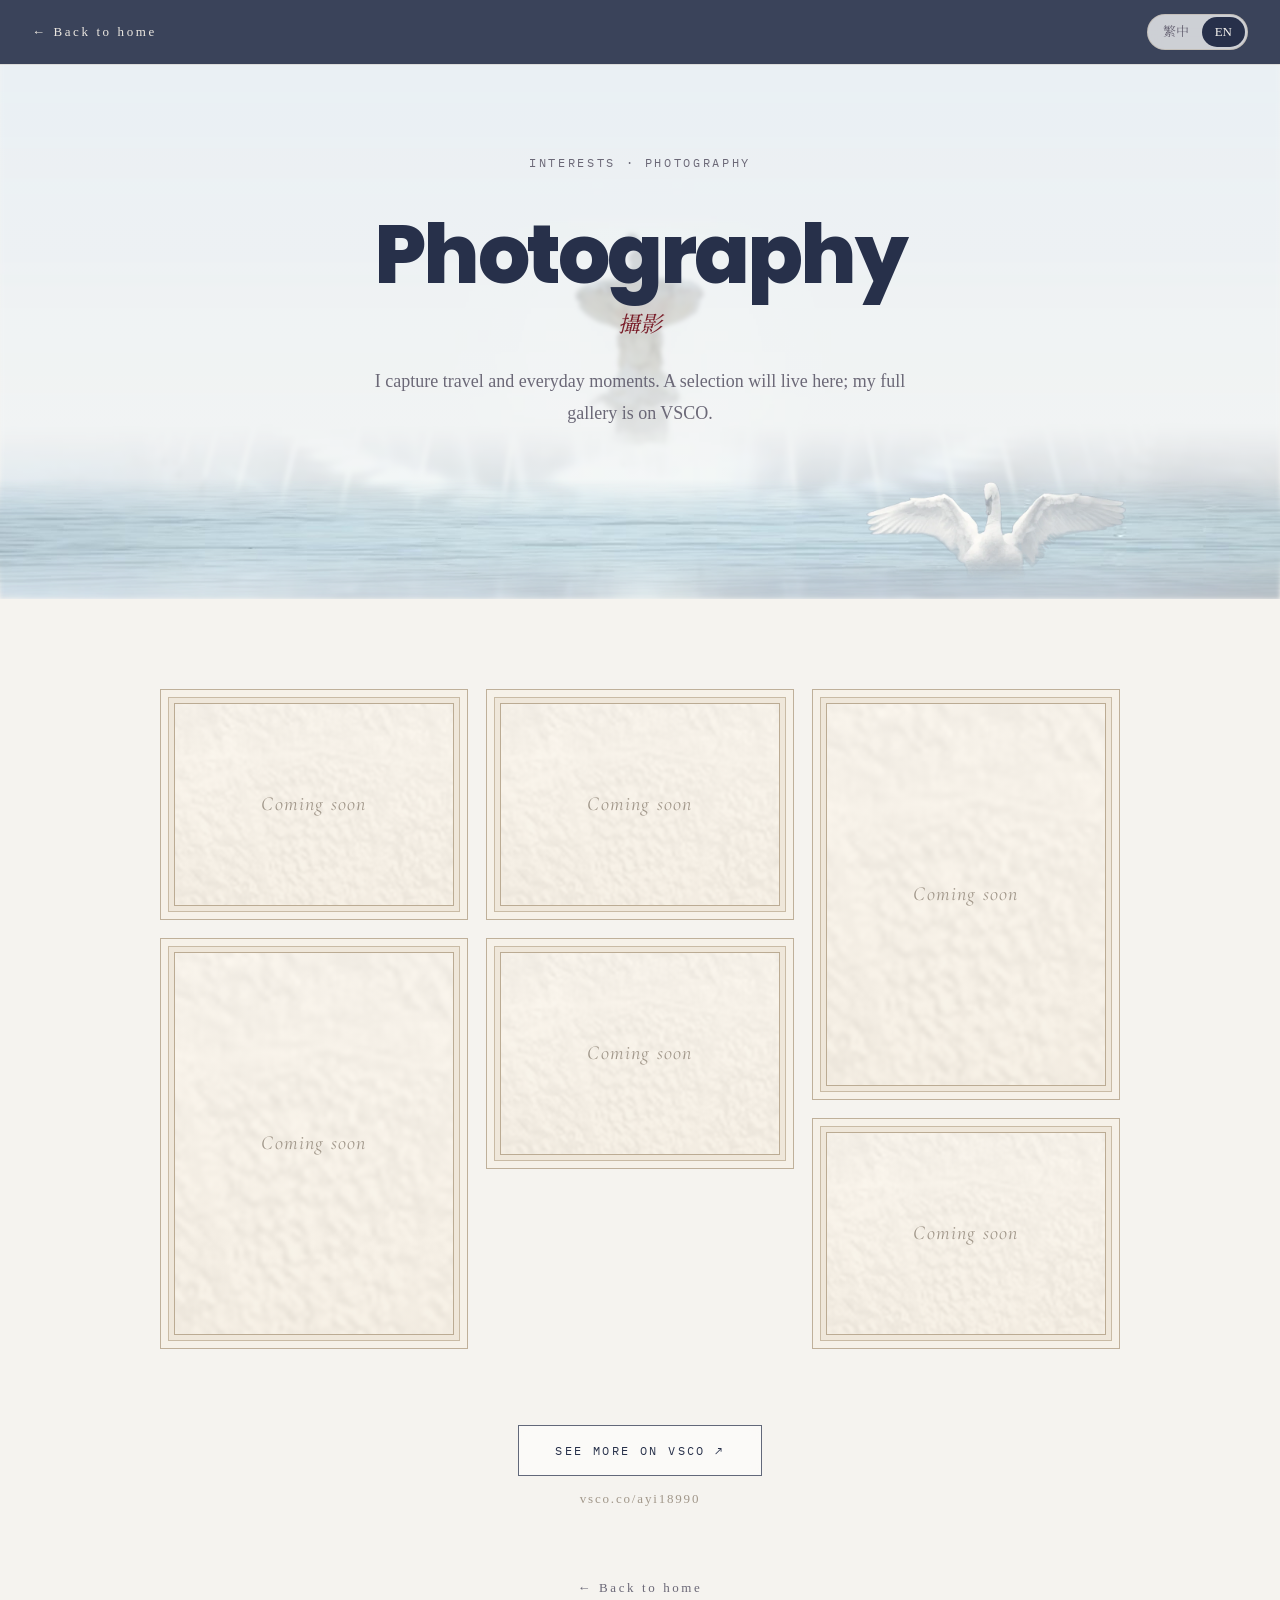
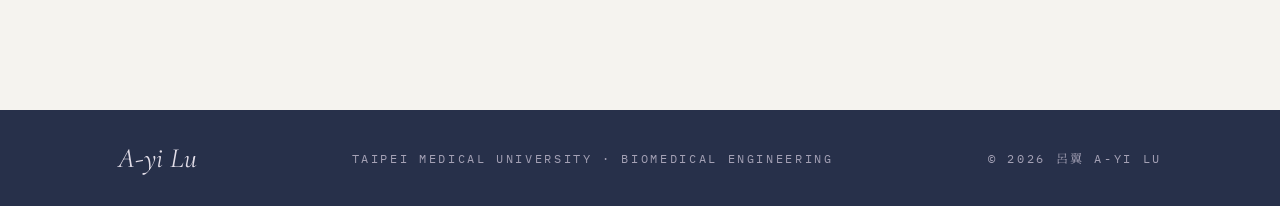
==== commit ff3b25b7: "Add files via upload" ====
--- a/photos.html
+++ b/photos.html
@@ -7,7 +7,7 @@
 <meta name="description" content="呂翼 A-yi Lu — 攝影作品">
 <link rel="preconnect" href="https://fonts.googleapis.com">
 <link rel="preconnect" href="https://fonts.gstatic.com" crossorigin>
-<link rel="stylesheet" href="https://fonts.googleapis.com/css2?family=Cormorant+Garamond:ital,wght@0,400;0,500;0,600;1,400;1,500;1,600&family=Noto+Serif+TC:wght@400;500;700&display=swap">
+<link rel="stylesheet" href="https://fonts.googleapis.com/css2?family=Cormorant+Garamond:ital,wght@0,400;0,500;0,600;1,400;1,500;1,600&family=Poppins:wght@600;700;800&family=IBM+Plex+Mono:wght@400;500&family=Noto+Serif+TC:wght@400;500;700&display=swap">
 <link rel="stylesheet" href="style.css">
 <link rel="stylesheet" href="sub.css">
 </head>
@@ -31,5 +31,6 @@
 </footer>
 <script src="photos-content.js"></script>
 <script src="photos.js"></script>
+<script src="nav.js"></script>
 </body>
 </html>
--- a/style.css
+++ b/style.css
@@ -337,3 +337,151 @@
 
 .card-more{display:inline-block;margin-top:14px;font-size:14px;letter-spacing:.12em;color:var(--wine);text-decoration:none;border-bottom:1px solid rgba(122,31,43,.35)}
 .card-more:hover{border-bottom-color:var(--wine)}
+
+/* =====================================================================
+   C 版：古典 × 工程線稿（霧氣、畫框不動；建築改成線稿，標籤改等寬字）
+   ===================================================================== */
+:root{
+  --display:"Noto Serif Display","Cormorant Garamond","Times New Roman",serif;
+  --swash:"Pinyon Script","Cormorant Garamond",cursive;
+  --mono:"IBM Plex Mono",ui-monospace,"SFMono-Regular",Menlo,monospace,"Noto Serif TC",serif;
+  --line:rgba(39,48,74,.5); --line-soft:rgba(39,48,74,.22);
+}
+/* fancy display type (ref: font.jpg) */
+.fancy,.name{font-family:var(--display);font-style:normal;font-weight:400;font-variation-settings:"wdth" 62.5;font-stretch:62.5%;text-transform:none;letter-spacing:.02em;line-height:.9}
+.fw{white-space:nowrap;display:inline-block}
+.sw{font-family:var(--swash);font-weight:400;font-size:1.32em;line-height:0;letter-spacing:0;margin-right:-.3em;position:relative;top:.1em;color:var(--wine);font-variation-settings:normal}
+.name{font-size:clamp(78px,11vw,160px);margin:.3em 0 0;text-shadow:0 0 40px rgba(255,255,255,.95),0 0 16px rgba(255,255,255,.8)}
+.heading h2.fancy{font-size:clamp(56px,7vw,92px);padding:0 .2em}
+.about-title h2.fancy{font-size:clamp(96px,13vw,190px)}
+
+/* mono labels */
+.label,.links a,.when,.facts dt,.row .k,.badge,.enter,.copy,.more,.card .alt,.card-more,.coords,.status,.tag,.spec-no,.stats dd,.looking span,.heading .zh-sub,footer small{font-family:var(--mono)}
+.label{display:inline-block;background:var(--ink);color:var(--fog);padding:5px 14px;font-size:11.5px;letter-spacing:.18em}
+body.zh .label{font-size:12px;letter-spacing:.18em}
+.links a{font-size:11.5px;letter-spacing:.14em}
+body.zh .links a{font-family:var(--body);letter-spacing:.24em;font-size:14px}
+.enter{font-size:12px;letter-spacing:.2em;border-radius:0;border-color:var(--line)}
+body.zh .enter{font-family:var(--body);letter-spacing:.34em}
+.when{font-size:12.5px;letter-spacing:.06em}
+body.zh .when{font-size:13px;letter-spacing:.08em}
+.facts dt,.row .k{font-size:11.5px;letter-spacing:.12em}
+body.zh .facts dt{font-family:var(--body);letter-spacing:.3em}
+.badge{letter-spacing:.1em;font-size:10.5px}
+.card .alt{letter-spacing:.14em}
+.more,.card-more{letter-spacing:.04em;font-size:13.5px}
+body.zh .more,body.zh .card-more{font-family:var(--body);letter-spacing:.12em;font-size:14px}
+.status{margin:22px 0 0;display:inline-flex;align-items:center;gap:10px;font-size:12px;letter-spacing:.08em;color:var(--ink);padding:7px 14px;border:1px solid var(--line-soft);background:rgba(255,255,255,.6);-webkit-backdrop-filter:blur(6px);backdrop-filter:blur(6px)}
+body.zh .status{font-family:var(--body);font-size:14px;letter-spacing:.1em}
+.status i{width:7px;height:7px;border-radius:50%;background:var(--wine);box-shadow:0 0 0 3px rgba(122,31,43,.15);animation:pulse 2.4s ease-in-out infinite}
+@keyframes pulse{50%{box-shadow:0 0 0 6px rgba(122,31,43,0)}}
+.hero-text .status{pointer-events:auto}
+.coords{position:absolute;left:calc(var(--colw) * .5 + 16px);bottom:calc(clamp(86px,12vh,116px) / 2 + 18px);z-index:7;margin:0;font-size:11px;letter-spacing:.14em;color:var(--dusk)}
+@media (max-width:760px){.coords{display:none}}
+
+/* architecture → line drawing */
+.hero::before{background:repeating-linear-gradient(135deg,var(--line-soft) 0 1px,transparent 1px 7px),rgba(248,246,242,.85);box-shadow:none;border-bottom:1px solid var(--line);height:26px;filter:none}
+.arch-top{background:repeating-linear-gradient(135deg,rgba(39,48,74,.14) 0 1px,transparent 1px 8px),rgba(248,246,242,.62);filter:none!important}
+.arch-ring{display:none}
+.arch-draw{position:absolute;top:0;left:calc(var(--colw) * .5 - 30px);right:calc(var(--colw) * .5 - 30px);height:max(150px,calc(var(--colw) * 1.65 + 30px));z-index:5;pointer-events:none}
+.arch-lines{position:absolute;inset:0;width:100%;height:100%;overflow:visible}
+.ln{fill:none;stroke:var(--line);stroke-width:1}
+.ln.cons{stroke:var(--line-soft);stroke-dasharray:6 5}
+.ln.axis{stroke:rgba(122,31,43,.45);stroke-dasharray:14 4 2 4}
+.tag{position:absolute;left:calc(50% + 10px);top:calc(max(150px,calc(var(--colw) * 1.65 + 30px)) * .2);font-size:10px;letter-spacing:.14em;color:var(--wine)}
+.pillar{background:
+   repeating-linear-gradient(90deg,transparent 0 calc(var(--colw) / 7 - 1px),rgba(39,48,74,.2) calc(var(--colw) / 7 - 1px) calc(var(--colw) / 7)),
+   linear-gradient(90deg,rgba(248,246,242,.9),rgba(248,246,242,.72) 50%,rgba(248,246,242,.9))!important;
+  border-left:1px solid var(--line);border-right:1px solid var(--line);filter:none!important}
+.pillar::after{content:"";position:absolute;top:0;bottom:0;right:-15px;width:14px;
+  background:repeating-linear-gradient(to bottom,var(--line) 0 1px,transparent 1px 60px) right/14px 100% no-repeat,
+             repeating-linear-gradient(to bottom,var(--line-soft) 0 1px,transparent 1px 12px) right/7px 100% no-repeat}
+.pillar .cap{background:none!important;width:calc(var(--colw) * 1.5);aspect-ratio:160/70;top:26px}
+.cap-lines{width:100%;height:100%;display:block;overflow:visible}
+.cap-lines .ln{fill:rgba(248,246,242,.92)}
+.cap-lines .ln.cons{fill:none}
+.rail-top,.rail-bot{background:repeating-linear-gradient(135deg,var(--line-soft) 0 1px,transparent 1px 7px),rgba(248,246,242,.9)!important;box-shadow:none!important;border-top:1px solid var(--line);border-bottom:1px solid var(--line);filter:none!important}
+.bals{-webkit-mask:none!important;mask:none!important;filter:none!important;
+  background:url("data:image/svg+xml,%3Csvg xmlns='http://www.w3.org/2000/svg' viewBox='0 0 56 100' preserveAspectRatio='none'%3E%3Cpath d='M16 0H40V8H36C36 12 33 12 33 16C33 22 38 24 38 30C38 36 32 38 32 42C32 52 45 58 45 72C45 82 37 86 35 88H40V92H42V100H14V92H16V88H21C19 86 11 82 11 72C11 58 24 52 24 42C24 38 18 36 18 30C18 24 23 22 23 16C23 12 20 12 20 8H16Z' fill='rgba(248,246,242,0.55)' stroke='rgba(39,48,74,0.5)' stroke-width='1' vector-effect='non-scaling-stroke'/%3E%3C/svg%3E") 0 0/56px 100% repeat-x!important}
+.hero .balus{filter:none}
+
+/* stats band */
+.stats-s{padding:10px 0 40px}
+.stats{display:grid;grid-template-columns:repeat(4,1fr);margin:0;border-top:1px solid var(--line-soft);border-bottom:1px solid var(--line-soft)}
+.stats div{padding:28px 20px 24px;border-left:1px solid var(--line-soft);display:flex;flex-direction:column;gap:6px}
+.stats div:first-child{border-left:0}
+.stats dt{font-family:var(--display);font-variation-settings:"wdth" 62.5;font-stretch:62.5%;font-size:clamp(46px,5vw,64px);line-height:1;color:var(--ink)}
+.stats dd{margin:0;font-size:12px;letter-spacing:.06em;color:var(--dusk);line-height:1.5}
+body.zh .stats dd{font-family:var(--body);font-size:14.5px;letter-spacing:.08em}
+@media (max-width:700px){.stats{grid-template-columns:1fr 1fr}.stats div:nth-child(3){border-left:0}.stats div:nth-child(n+3){border-top:1px solid var(--line-soft)}}
+
+/* focus: technical spec cards */
+#focus{padding-top:110px}
+.spec-grid{display:grid;grid-template-columns:repeat(3,1fr);gap:22px}
+@media (max-width:820px){.spec-grid{grid-template-columns:1fr}}
+.spec{position:relative;padding:30px 28px 30px;border:1px solid var(--line-soft);background:rgba(255,255,255,.5)}
+.spec::before,.spec::after{content:"";position:absolute;width:14px;height:14px;border-color:var(--wine);border-style:solid}
+.spec::before{top:-1px;left:-1px;border-width:1px 0 0 1px}
+.spec::after{bottom:-1px;right:-1px;border-width:0 1px 1px 0}
+.spec-no{margin:0 0 18px;font-size:11.5px;letter-spacing:.12em;color:var(--wine);text-transform:uppercase}
+.spec h3{margin:0 0 10px;font-size:23px;font-weight:700;line-height:1.35}
+body.zh .spec h3{letter-spacing:.1em;font-size:22px}
+.spec p:last-child{margin:0;color:var(--dusk);font-size:16.5px}
+body.zh .spec p:last-child{font-size:15.5px}
+.looking{margin:34px 0 0;padding:18px 22px;border-left:2px solid var(--wine);background:rgba(255,255,255,.45);display:flex;gap:18px;align-items:baseline;flex-wrap:wrap}
+.looking span{font-size:11.5px;letter-spacing:.14em;text-transform:uppercase;color:var(--wine);flex:none}
+body.zh .looking span{font-family:var(--body);font-size:14px;letter-spacing:.3em}
+.sw{font-size:1.08em;margin-right:-.16em;top:.06em}
+.name .fw+.fw{margin-left:.12em}
+.sw{margin-right:-.02em;font-size:1.02em}
+@media (max-width:760px){.tag{display:none}.status{font-size:12px}body.zh .status{font-size:13px;letter-spacing:.04em}}
+
+/* ===== C2：粗無襯線標題（ref: font2）、深色導覽列、加重線稿 ===== */
+:root{--heavy:"Poppins","Noto Sans TC","PingFang TC","Microsoft JhengHei",sans-serif}
+.fancy,.name{font-family:var(--heavy);font-weight:800;font-variation-settings:normal;font-stretch:normal;letter-spacing:-.045em;line-height:.92;text-transform:none}
+.name{font-size:clamp(76px,10.5vw,150px);margin:.28em 0 0;color:var(--ink);text-shadow:0 0 36px rgba(255,255,255,.9)}
+.heading h2.fancy{font-size:clamp(52px,6.4vw,84px);padding:0 .15em}
+.about-title h2.fancy{font-size:clamp(90px,12vw,176px)}
+.stats dt{font-family:var(--heavy);font-weight:700;font-variation-settings:normal;font-stretch:normal;letter-spacing:-.04em}
+.name-zh{font-family:var(--heavy);font-weight:600;letter-spacing:.9em;color:var(--ink);opacity:.75}
+.label{background:none;color:var(--dusk);padding:0;font-size:12px;letter-spacing:.22em}
+.hero-text{max-width:900px}
+/* heavier line drawing */
+:root{--line:rgba(39,48,74,.72);--line-soft:rgba(39,48,74,.34)}
+.arch-lines .ln{stroke-width:1.6}
+.arch-lines .ln.thin{stroke-width:.9}
+.arch-lines .ln.cons{stroke-width:1}
+.pillar{border-width:1.5px}
+.cap-lines .ln{stroke-width:1.4}
+.tag.t2{left:auto;right:calc(8% + 10px);top:calc(max(150px,calc(var(--colw) * 1.65 + 30px)) * .62)}
+.tag.t3{left:calc(8% + 10px);top:calc(max(150px,calc(var(--colw) * 1.65 + 30px)) * .62)}
+/* nav: dark at the top, fades to light glass as you scroll */
+.nav{--t:0;background:rgba(39,48,74,calc(.9 * (1 - var(--t)) + .0 * var(--t)));box-shadow:0 1px 0 rgba(39,48,74,calc(.15 * var(--t)))}
+.nav::before{content:"";position:absolute;inset:0;z-index:-1;background:rgba(245,243,239,.82);opacity:var(--t);-webkit-backdrop-filter:blur(16px);backdrop-filter:blur(16px)}
+.nav.scrolled{background:rgba(39,48,74,calc(.9 * (1 - var(--t))));-webkit-backdrop-filter:none;backdrop-filter:none}
+.nav .links a{color:rgb(calc(236 - 129 * var(--t)),calc(232 - 128 * var(--t)),calc(225 - 106 * var(--t)))}
+.nav .links a:hover{color:#fff}
+.nav.lightnav .links a:hover{color:var(--ink)}
+.nav .lang{border-color:rgba(191,182,168,.6)}
+.hero::before{top:64px}
+.arch-top,.arch-draw{top:64px}
+.pillar .cap{top:90px}
+.name{margin-bottom:.18em}
+.name-zh{margin-top:.5em}
+.name .fw+.fw{margin-left:0}
+.name{word-spacing:.12em}
+.heading h2.fancy,.about-title h2.fancy{font-family:var(--heavy);font-style:normal;font-weight:800;letter-spacing:-.045em}
+.nav .back{color:rgb(calc(236 - 129 * var(--t)),calc(232 - 128 * var(--t)),calc(225 - 106 * var(--t)))}
+
+/* ===== C3 ===== */
+.name-zh{font-family:var(--body);font-weight:400;color:var(--dusk);opacity:1;letter-spacing:.8em}
+.looking{border-left:0;background:none;padding:0;display:block;text-align:center;max-width:40em;margin:40px auto 0;color:var(--dusk)}
+.when{font-family:var(--body);font-size:14px;letter-spacing:.08em}
+body.zh .when{font-family:var(--body);font-size:14px;letter-spacing:.12em}
+.card .big{font-family:var(--body);font-style:normal;font-weight:400;letter-spacing:.01em;font-size:38px}
+body.zh .card .alt{font-family:var(--body);font-style:italic;font-size:19px;letter-spacing:.02em}
+/* arch: calmer — softer hatch, springline removed */
+.arch-top{background:repeating-linear-gradient(135deg,rgba(39,48,74,.1) 0 1px,transparent 1px 9px),rgba(248,246,242,.55)}
+.arch-lines .ln{stroke-width:1.4}
+.arch-lines .ln.thin{stroke-width:.8;stroke:var(--line-soft)}
+.about-intro p:last-child{color:var(--ink)}
--- a/sub.css
+++ b/sub.css
@@ -93,7 +93,7 @@
 .champ li b{font-family:var(--title);font-style:italic;font-size:26px;color:var(--wine);font-weight:600}
 body.zh .champ li b{font-family:var(--body);font-style:normal;font-size:20px}
 .quote{margin:60px auto 0;max-width:34em;text-align:center;padding:0 10px}
-.quote p{font-family:var(--title);font-style:italic;font-weight:500;font-size:clamp(24px,3vw,32px);line-height:1.45;margin:0}
+.quote p{text-wrap:balance;font-family:var(--title);font-style:italic;font-weight:500;font-size:clamp(24px,3vw,32px);line-height:1.45;margin:0}
 body.zh .quote p{font-family:var(--body);font-style:normal;font-weight:700;font-size:clamp(19px,2.2vw,23px);line-height:1.9;letter-spacing:.06em}
 .quote::before{content:"";display:block;width:60px;height:1px;margin:0 auto 28px;background:var(--wine)}
 .reflect{max-width:40em;margin:26px auto 0;text-align:center;color:var(--dusk)}
@@ -125,3 +125,98 @@
 body.zh .ph-empty span{font-family:var(--body);font-style:normal;font-size:15px;letter-spacing:.3em}
 .ph-cta{display:flex;flex-direction:column;align-items:center;gap:12px;margin-top:40px}
 .ph-cta span{font-size:13px;letter-spacing:.14em;color:#A1978A}
+
+/* UK diary page */
+.uk-intro{max-width:30em;margin:22px 0 0;color:var(--dusk)}
+.locked,.locked body{overflow:hidden}
+.cal{display:grid;grid-template-columns:repeat(7,1fr);gap:10px}
+.cal .wd{text-align:center;font-size:11.5px;letter-spacing:.24em;text-transform:uppercase;color:#A1978A;padding-bottom:4px}
+body.zh .cal .wd{font-size:13px;letter-spacing:.3em}
+.cal>.day:nth-child(8){grid-column-start:var(--col)}
+.day{all:unset;box-sizing:border-box;position:relative;display:block;aspect-ratio:3/4;overflow:hidden;cursor:pointer;border-radius:3px;background:var(--mist);
+  box-shadow:0 10px 24px -18px rgba(39,48,74,.5);transition:transform .45s cubic-bezier(.2,.7,.2,1),box-shadow .45s}
+.day img{position:absolute;inset:0;width:100%;height:100%;object-fit:cover;filter:saturate(.88) brightness(1.03);transition:transform 1.2s cubic-bezier(.2,.7,.2,1)}
+.day::after{content:"";position:absolute;inset:0;background:linear-gradient(to bottom,transparent 45%,rgba(20,24,38,.62))}
+.day:hover,.day:focus-visible{transform:translateY(-4px);box-shadow:0 18px 30px -18px rgba(39,48,74,.6)}
+.day:hover img{transform:scale(1.05)}
+.day:focus-visible{outline:1.5px solid var(--wine);outline-offset:3px}
+.day-cap{position:absolute;left:0;right:0;bottom:0;z-index:2;padding:10px 11px 11px;color:#fff;display:flex;flex-wrap:wrap;align-items:baseline;gap:0 6px;line-height:1.3}
+.day-cap b{font-family:var(--title);font-style:italic;font-weight:500;font-size:22px}
+.day-cap i{font-style:normal;font-size:11px;letter-spacing:.14em;opacity:.8}
+.day-cap span{flex-basis:100%;font-size:13px;letter-spacing:.04em;margin-top:2px;text-wrap:balance}
+body.zh .day-cap span{letter-spacing:.1em}
+.day.text{background:linear-gradient(rgba(250,246,239,.86),rgba(244,238,228,.86)),url(stone.jpg) center/cover;
+  box-shadow:inset 0 0 0 5px #F6F1E8,inset 0 0 0 6px #C9BBA5,inset 0 0 0 10px #EFE7DA,inset 0 0 0 11px #BBAB93,0 10px 24px -18px rgba(39,48,74,.4)}
+.day.text::after{display:none}
+.day.text .day-cap{color:var(--ink);padding:14px 16px 16px}
+.day.text .day-cap b{color:var(--wine)}
+.td-mark{position:absolute;top:18px;left:0;right:0;text-align:center;font-family:var(--title);font-style:italic;font-size:15px;color:#A1978A}
+body.zh .td-mark{font-family:var(--body);font-style:normal;font-size:12px;letter-spacing:.3em}
+@media (max-width:860px){
+  .cal{grid-template-columns:repeat(3,1fr)}
+  .cal .wd{display:none}
+  .cal>.day:nth-child(8){grid-column-start:auto}
+}
+@media (max-width:420px){.cal{gap:8px}.day-cap b{font-size:19px}.day-cap span{font-size:12px}}
+
+.dlg{position:fixed;inset:0;z-index:100;display:flex;align-items:center;justify-content:center;padding:24px}
+.dlg[hidden]{display:none}
+.dlg-bg{position:absolute;inset:0;background:rgba(236,232,225,.72);-webkit-backdrop-filter:blur(10px);backdrop-filter:blur(10px);animation:dlgfade .35s ease both}
+.dlg-panel{position:relative;width:min(900px,100%);max-height:100%;overflow-y:auto;overscroll-behavior:contain;background:var(--marble);border:1px solid rgba(191,182,168,.7);
+  box-shadow:0 40px 80px -40px rgba(39,48,74,.5);padding:56px 64px 28px;outline:none;animation:dlgin .45s cubic-bezier(.2,.7,.2,1) both}
+@keyframes dlgfade{from{opacity:0}}
+@keyframes dlgin{from{opacity:0;transform:translateY(18px)}}
+@media (prefers-reduced-motion:reduce){.dlg-bg,.dlg-panel{animation:none}}
+.dlg-x{all:unset;cursor:pointer;position:sticky;top:0;float:right;margin:-40px -44px 0 0;width:40px;height:40px;display:grid;place-items:center;font-size:28px;line-height:1;color:var(--dusk);border-radius:50%;background:rgba(248,246,242,.9);z-index:2}
+.dlg-x:hover{color:var(--wine)}
+.dlg-x:focus-visible{outline:1.5px solid var(--wine)}
+.dlg-body h2{font-family:var(--title);font-style:italic;font-weight:500;font-size:clamp(34px,4.4vw,50px);line-height:1.1;margin:.3em 0 .6em}
+body.zh .dlg-body h2{font-family:var(--body);font-style:normal;font-weight:700;letter-spacing:.08em;font-size:clamp(26px,3vw,32px);line-height:1.4}
+.dlg-text{max-width:40em}
+.dlg-text p{margin:0 0 1em}
+.dlg-pics{columns:2 260px;column-gap:12px;margin-top:30px}
+.dlg-pics img{width:100%;display:block;margin:0 0 12px;border-radius:3px;break-inside:avoid}
+.dlg-pics.one{columns:1;max-width:520px}
+.dlg-nav{display:flex;justify-content:space-between;gap:16px;margin-top:28px;padding-top:18px;border-top:1px solid rgba(191,182,168,.6)}
+.dlg-nav button{all:unset;cursor:pointer;font-size:14px;letter-spacing:.08em;color:var(--dusk);transition:color .3s}
+.dlg-nav button:hover{color:var(--wine)}
+.dlg-nav button:focus-visible{outline:1.5px solid var(--wine);outline-offset:4px}
+.dlg-nav button[hidden]{display:block;visibility:hidden}
+#dlg-next{text-align:right;margin-left:auto}
+@media (max-width:600px){.dlg{padding:0}.dlg-panel{max-height:100%;height:100%;border:0;padding:52px 22px 22px}.dlg-x{margin:-40px -8px 0 0}.dlg-nav span{display:none}}
+.pc-pics{display:grid;grid-template-columns:1fr 1fr;gap:14px;max-width:640px}
+.pc-pics img{width:100%;aspect-ratio:3/4;object-fit:cover;border-radius:3px;box-shadow:0 16px 30px -22px rgba(39,48,74,.5)}
+
+/* plane transition (fly.js) */
+.fly{position:fixed;inset:0;z-index:200;display:grid;place-items:center;cursor:pointer;
+  background:radial-gradient(ellipse at 50% 45%,#FBFAF7 0%,var(--fog) 55%,#E9E6E0 100%);transition:opacity .45s ease}
+.fly svg{width:min(92vw,960px);height:auto;overflow:visible}
+.fly.out{opacity:0;pointer-events:none}
+.fly.in{animation:flyin .22s ease both}
+@keyframes flyin{from{opacity:0}}
+.fly-lat{stroke:#BFB6A8;stroke-width:.18;stroke-dasharray:.8 1.2;opacity:.6}
+.fly-route{fill:none;stroke:#BFB6A8;stroke-width:.35;stroke-dasharray:.9 1.1}
+.fly-trail{fill:none;stroke:var(--wine);stroke-width:.55;stroke-linecap:round}
+.fly-dot{fill:var(--wine)}
+.fly-city{font-family:var(--title);font-style:italic;font-size:3.6px;fill:var(--ink);letter-spacing:.05em}
+html[lang="zh-Hant"] .fly-city{font-family:var(--body);font-style:normal;font-size:3px;letter-spacing:.3em}
+.fly-plane{fill:var(--ink)}
+@media (max-width:600px){.fly svg{width:100vw}}
+@media (max-width:600px){.fly-city{font-size:5.4px}html[lang="zh-Hant"] .fly-city{font-size:4.6px}.fly-dot{r:1.4px}}
+.fly{transition:opacity .35s ease}
+.fly svg{width:min(100vw,1100px)}
+.fly-land{fill:#E3DBCD;stroke:#D6CCBB;stroke-width:.12}
+.fly-border{fill:none;stroke:#F7F4EE;stroke-width:.16}
+@media (max-width:600px){.fly svg{width:100vw}}
+.fly{overflow:hidden}@media (max-width:600px){.fly svg{width:116vw;max-width:none;flex:none}}
+@media (max-width:600px){.fly svg{position:absolute;left:50%;top:50%;transform:translate(-50%,-50%)}}
+
+/* C2：子頁面標題跟首頁一致（粗無襯線），中文維持宋體 */
+.sub-hero h1,.sec-head h2,.dlg-body h2,.feature>h3{font-family:var(--heavy);font-style:normal;font-weight:800;letter-spacing:-.035em}
+body.zh .sub-hero h1,body.zh .sec-head h2,body.zh .dlg-body h2,body.zh .feature>h3{font-family:var(--body);font-weight:700;letter-spacing:.08em}
+.sub-hero h1{line-height:1}
+/* C3：飛機畫面半透明，看得到後面的頁面；更快 */
+.fly{background:radial-gradient(ellipse at 50% 50%,rgba(250,249,246,.55) 0%,rgba(245,243,239,.28) 60%,rgba(245,243,239,.12) 100%)!important;transition:opacity .25s ease!important}
+.fly-map{opacity:.6}
+.fly svg{filter:drop-shadow(0 0 2px rgba(255,255,255,.95)) drop-shadow(0 0 8px rgba(255,255,255,.6))}
+.fly.in{animation-duration:.12s}
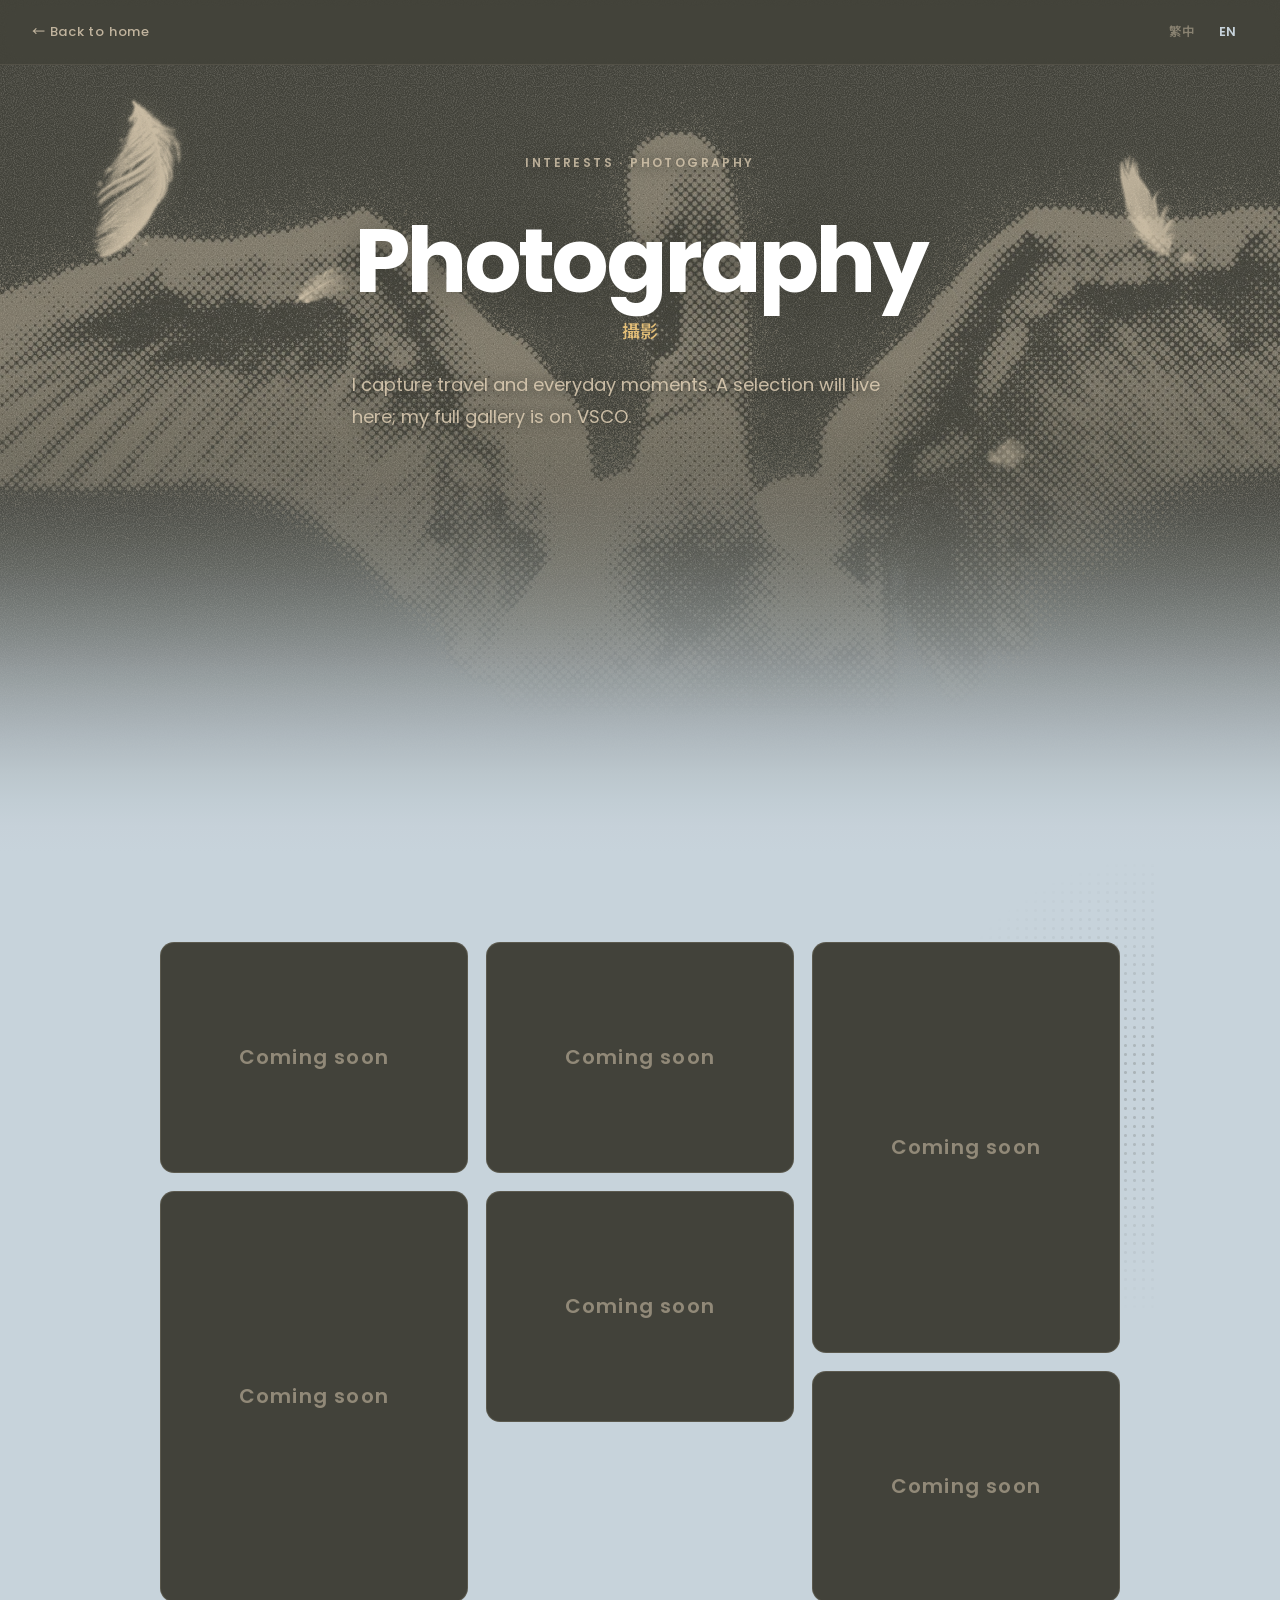
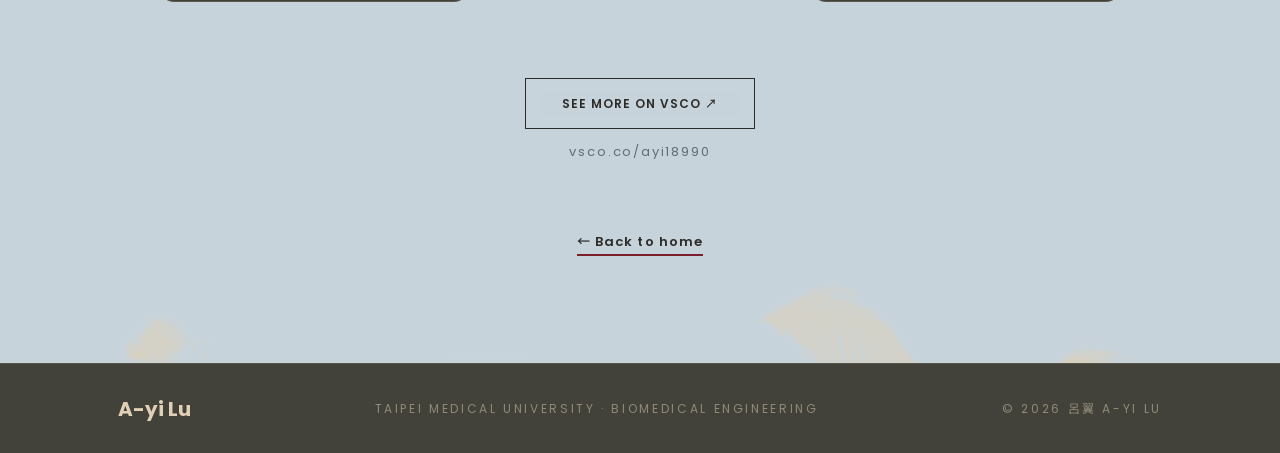
==== commit 8e771716: "Add files via upload" ====
--- a/photos.html
+++ b/photos.html
@@ -7,9 +7,11 @@
 <meta name="description" content="呂翼 A-yi Lu — 攝影作品">
 <link rel="preconnect" href="https://fonts.googleapis.com">
 <link rel="preconnect" href="https://fonts.gstatic.com" crossorigin>
-<link rel="stylesheet" href="https://fonts.googleapis.com/css2?family=Cormorant+Garamond:ital,wght@0,400;0,500;0,600;1,400;1,500;1,600&family=Poppins:wght@600;700;800&family=IBM+Plex+Mono:wght@400;500&family=Noto+Serif+TC:wght@400;500;700&display=swap">
-<link rel="stylesheet" href="style.css">
-<link rel="stylesheet" href="sub.css">
+<link rel="stylesheet" href="https://fonts.googleapis.com/css2?family=Poppins:wght@300;400;500;600;700&family=Noto+Sans+TC:wght@300;400;500;700&display=swap">
+<link rel="stylesheet" href="style.css?v=20261001c">
+<link rel="stylesheet" href="sub.css?v=20261001c">
+<link rel="stylesheet" href="theme.css?v=20261001c">
+<link rel="stylesheet" href="sub-palette.css?v=20261001c">
 </head>
 <body class="subpage">
 <header class="nav scrolled" id="nav">
@@ -29,8 +31,8 @@
     <small id="copyright"></small>
   </div>
 </footer>
-<script src="photos-content.js"></script>
-<script src="photos.js"></script>
-<script src="nav.js"></script>
+<script src="photos-content.js?v=20261001c"></script>
+<script src="photos.js?v=20261001c"></script>
+<script src="feathers.js?v=20261001c"></script>
 </body>
 </html>
--- a/style.css
+++ b/style.css
@@ -485,3 +485,10 @@
 .arch-lines .ln{stroke-width:1.4}
 .arch-lines .ln.thin{stroke-width:.8;stroke:var(--line-soft)}
 .about-intro p:last-child{color:var(--ink)}
+/* 手機：About 標題放在照片上方，不壓在人身上 */
+@media (max-width:600px){
+  .about-visual{display:flex;flex-direction:column-reverse;align-items:stretch;padding-top:0}
+  .about-title{position:relative;left:auto;bottom:auto;margin-bottom:8px}
+  .about-title h2.fancy{font-size:64px}
+  .about-photo{width:78%;margin:0 auto}
+}
--- a/theme.css
+++ b/theme.css
@@ -0,0 +1,170 @@
+/* ==========================================================
+   內頁新風格（跟首頁一致）：黑 × Columbia blue × 酒紅 × 緞金
+   疊在 style.css / sub.css 之後，只改外觀，不動內容
+   ========================================================== */
+:root{
+  --black:#050506; --blue:#C6D6E5; --blue-deep:#5E7A97; --ink:#0B0B0D; --ink-2:#2B2F36; --cream:#F2EFE9;
+  --wine:#7A1F2B; --pink:#7A1F2B; --gold:#CC9E4C; --gold-2:#E3BE78; --cadet:#8B9EA5;
+  --fog:#C6D6E5; --mist:#B9CBDC; --dusk:#2B2F36; --stone:rgba(11,11,13,.3);
+  --sans:"Poppins","Noto Sans TC","PingFang TC","Microsoft JhengHei",sans-serif;
+  --body:var(--sans); --title:var(--sans); --heavy:var(--sans); --mono:var(--sans);
+  --grain:url("data:image/svg+xml,%3Csvg xmlns='http://www.w3.org/2000/svg' width='220' height='220'%3E%3Cfilter id='n'%3E%3CfeTurbulence type='fractalNoise' baseFrequency='.9' numOctaves='2' stitchTiles='stitch'/%3E%3CfeColorMatrix values='0 0 0 0 .878 0 0 0 0 .816 0 0 0 0 .714 0 0 0 1.4 -.55'/%3E%3C/filter%3E%3Crect width='100%25' height='100%25' filter='url(%23n)'/%3E%3C/svg%3E");
+  --dots:radial-gradient(circle,rgba(66,66,58,.3) 1.3px,transparent 1.6px);
+  --gdots:radial-gradient(circle,var(--gold) 1.4px,transparent 1.7px);
+}
+html,body{background:var(--blue)}
+body{font-family:var(--sans);color:var(--ink);font-weight:400}
+body.zh{font-family:var(--sans)}
+::selection{background:var(--wine);color:#fff}
+
+/* nav：黑底 */
+.nav,.nav.scrolled{background:rgba(66,66,58,.78)!important;-webkit-backdrop-filter:blur(14px);backdrop-filter:blur(14px);box-shadow:none;border-bottom:1px solid rgba(224,208,182,.1)}
+.nav::before{display:none}
+.nav .back,.nav .links a{color:rgba(224,208,182,.8)!important;font-family:var(--sans);font-weight:500;letter-spacing:.06em}
+.nav .back:hover{color:#fff!important}
+.lang{border:0;background:none;-webkit-backdrop-filter:none;backdrop-filter:none;gap:4px}
+.lang button{font-family:var(--sans);font-weight:600;font-size:12.5px;color:rgba(224,208,182,.45);background:none!important;padding:5px 10px}
+.lang button[aria-pressed="true"]{color:var(--blue);background:none!important}
+
+/* 開場：黑底＋網點天鵝翅膀＋顆粒，往下漸變成 Columbia blue */
+.sub-hero,.ph-hero{background:linear-gradient(var(--black) 0,var(--black) calc(100% - 300px),#1E242B calc(100% - 220px),#56697C calc(100% - 140px),#9CB0C3 calc(100% - 70px),var(--blue) 100%);color:var(--blue);padding-bottom:260px}
+.sub-hero::before{content:"";position:absolute;inset:0;z-index:0;pointer-events:none;background:var(--grain);opacity:.3;mix-blend-mode:screen;
+  -webkit-mask-image:linear-gradient(#000 60%,transparent 90%);mask-image:linear-gradient(#000 60%,transparent 90%)}
+.sub-hero .sky{display:none}
+.sub-hero::after{content:"";position:absolute;left:50%;top:40px;width:min(150vw,2100px);aspect-ratio:2320/1094;transform:translateX(-46%);z-index:0;pointer-events:none;
+  background:url(swan-halftone.webp) center/contain no-repeat;opacity:.38;
+  -webkit-mask-image:linear-gradient(#000 35%,transparent 75%);mask-image:linear-gradient(#000 35%,transparent 75%)}
+.sub-water,.sub-swan{display:none!important}
+.sub-hero .label{font-family:var(--sans);font-weight:600;letter-spacing:.2em;color:rgba(224,208,182,.75);background:none;padding:0;text-shadow:0 1px 12px rgba(66,66,58,.9)}
+.sub-hero h1,body.zh .sub-hero h1{font-family:var(--sans)!important;font-style:normal;font-weight:700;letter-spacing:-.04em;color:var(--cream);text-shadow:0 2px 30px rgba(66,66,58,.6);font-size:clamp(52px,7vw,104px);line-height:1}
+body.zh .sub-hero h1{letter-spacing:.02em;line-height:1.2;font-size:clamp(40px,5.2vw,72px)}
+.sub-hero .alt,body.zh .sub-hero .alt{font-family:var(--sans);font-style:normal;font-weight:500;font-size:18px;color:var(--gold-2)}
+.sub-hero .uk-intro,.ph-intro{color:rgba(224,208,182,.85);text-shadow:0 1px 12px rgba(66,66,58,.9)}
+.meta{border-top-color:rgba(224,208,182,.25)}
+.meta dt{font-family:var(--sans);font-weight:600;color:rgba(224,208,182,.55)}
+.meta dd{color:var(--cream);font-weight:500}
+.framed{filter:drop-shadow(0 30px 40px rgba(0,0,0,.55))}
+
+/* 標題 */
+.sec-head{border-bottom:1.5px solid var(--ink)}
+.sec-head .no{font-family:var(--sans);font-style:normal;font-weight:700;font-size:15px;color:var(--wine)}
+.sec-head h2,body.zh .sec-head h2{font-family:var(--sans)!important;font-style:normal;font-weight:700;letter-spacing:-.035em;font-size:clamp(40px,5vw,68px);color:var(--ink)}
+body.zh .sec-head h2{letter-spacing:.04em;font-size:clamp(30px,3.6vw,44px)}
+body.subpage h3,body.subpage h4{font-family:var(--sans);font-weight:700}
+.lead{font-weight:500}
+.two p,.ways p,.show-text p,.reflect,.card p,.dlg-text p{color:var(--ink-2)}
+body.subpage section.s{position:relative}
+body.subpage section.s::before{content:"";position:absolute;right:0;top:0;width:60%;height:70%;pointer-events:none;background:var(--dots) 0 0/9px 9px;
+  -webkit-mask-image:radial-gradient(ellipse 60% 55% at 100% 0%,#000 0%,transparent 70%);mask-image:radial-gradient(ellipse 60% 55% at 100% 0%,#000 0%,transparent 70%);z-index:0}
+body.subpage section.s>*{position:relative;z-index:1}
+
+/* 資料列、表格 */
+.facts.team{border-top:1.5px solid var(--ink)}
+.facts dt,.facts.team dt{font-family:var(--sans);font-weight:600;color:var(--wine)!important}
+.facts dd{font-weight:500}
+body.subpage th{font-family:var(--sans);font-weight:600;color:var(--wine);border-bottom:1.5px solid var(--ink)}
+body.subpage td{border-bottom:1px solid rgba(11,11,13,.18)}
+.res td:nth-child(3){color:var(--wine);font-weight:600}
+
+/* 卡片：跟首頁「興趣」一樣的深色玻璃卡 */
+.cards .card,.card.left{background:linear-gradient(180deg,rgba(40,48,62,.92),rgba(12,14,18,.96))!important;border:1px solid rgba(224,208,182,.16)!important;border-radius:18px;
+  box-shadow:0 30px 60px -32px rgba(66,66,58,.7),inset 0 1px 0 rgba(255,255,255,.06)!important;color:var(--cream);text-align:left}
+.cards .card::before{display:none}
+.cards .card .big,body.zh.subpage .card .big{font-family:var(--sans);font-style:normal;font-weight:700;color:#fff;letter-spacing:-.01em;margin-left:0}
+body.zh.subpage .card .big{letter-spacing:.06em}
+.cards .card p{color:rgba(224,208,182,.82)!important}
+.ways li{border-left:2px solid var(--wine)}
+
+/* 水運會表演區塊、冠軍 */
+.feature{background:rgba(255,255,255,.35);border:1px solid rgba(11,11,13,.14);border-radius:18px}
+.feature>h3,body.zh .feature>h3{font-family:var(--sans)!important;font-style:normal;font-weight:700;letter-spacing:-.02em}
+.feature .alt{color:var(--wine);font-weight:600}
+.cap{font-family:var(--sans);color:var(--blue-deep)}
+.champ li{background:rgba(255,255,255,.35);border:1px solid rgba(11,11,13,.14);border-radius:12px;position:relative;overflow:hidden}
+.champ li b,body.zh .champ li b{font-family:var(--sans);font-style:normal;font-weight:700;color:#8A6424}
+.champ li::after{content:"";position:absolute;right:-10px;top:-10px;width:70px;height:70px;background:var(--gdots) 0 0/6px 6px;
+  -webkit-mask:radial-gradient(circle,#000 20%,transparent 70%);mask:radial-gradient(circle,#000 20%,transparent 70%);opacity:.8}
+
+/* 引言、按鈕 */
+.quote p,body.zh .quote p{font-family:var(--sans)!important;font-style:normal;font-weight:700;letter-spacing:-.01em;color:var(--ink)}
+body.zh .quote p{letter-spacing:.06em}
+.quote::before{background:var(--gold);height:2px}
+.enter,.back-bottom .back{font-family:var(--sans);font-weight:600;letter-spacing:.08em;border:1.5px solid var(--ink);background:none;color:var(--ink);border-radius:0}
+.enter:hover{background:var(--ink);color:var(--blue)}
+
+/* 英國日記：月曆 */
+.cal .wd{font-family:var(--sans);font-weight:600;color:var(--blue-deep)}
+.day{border-radius:10px;box-shadow:0 14px 26px -18px rgba(66,66,58,.6)}
+.day-cap b{font-family:var(--sans);font-style:normal;font-weight:700}
+.day.text{background:linear-gradient(180deg,rgba(40,48,62,.94),rgba(12,14,18,.97));box-shadow:0 14px 26px -18px rgba(66,66,58,.6),inset 0 0 0 1px rgba(224,208,182,.16)}
+.day.text .day-cap{color:var(--cream)}
+.day.text .day-cap b{color:var(--gold-2)}
+.td-mark,body.zh .td-mark{font-family:var(--sans);font-style:normal;font-weight:600;color:rgba(224,208,182,.55)}
+.dlg-bg{background:rgba(66,66,58,.55)}
+.dlg-panel{background:var(--blue);border:0;border-radius:18px}
+.dlg-body .label{color:var(--wine);font-family:var(--sans);font-weight:600}
+.dlg-body h2,body.zh .dlg-body h2{font-family:var(--sans)!important;font-style:normal;font-weight:700;color:var(--ink)}
+.dlg-x{background:rgba(224,208,182,.9)}
+.dlg-nav{border-top-color:rgba(11,11,13,.2)}
+.dlg-nav button{font-family:var(--sans);font-weight:500;color:var(--ink-2)}
+.dlg-nav button:hover{color:var(--wine)}
+.looks .card,.cards.three .card{min-height:0}
+
+/* 攝影頁 */
+.ph-hero{text-align:left}
+.ph-empty{background:linear-gradient(180deg,rgba(40,48,62,.92),rgba(12,14,18,.96));border:1px solid rgba(224,208,182,.16);border-radius:14px;box-shadow:none}
+.ph-empty span,body.zh .ph-empty span{font-family:var(--sans);font-style:normal;font-weight:600;color:rgba(224,208,182,.5)}
+.ph-cta span{color:var(--blue-deep)}
+
+/* 飛機動畫配色 */
+.fly{background:rgba(224,208,182,.35)!important}
+.fly-trail{stroke:var(--wine)}
+.fly-city{font-family:var(--sans)!important;font-style:normal!important;font-weight:600;fill:var(--ink)}
+
+/* 頁尾 */
+footer{background:var(--black);color:rgba(224,208,182,.5);border-top:1px solid rgba(224,208,182,.12)}
+footer .sig{font-family:var(--sans);font-style:normal;font-weight:700;color:var(--blue);font-size:20px}
+footer small{font-family:var(--sans)}
+
+/* 羽毛 */
+.feather-layer{position:absolute;left:0;top:0;width:100%;z-index:45;pointer-events:none;overflow:hidden}
+.feather{position:absolute;display:block;padding:0;margin:0;border:0;background:none;cursor:pointer;pointer-events:auto;-webkit-tap-highlight-color:transparent;will-change:transform}
+.feather img{width:100%;height:auto;display:block;pointer-events:none;filter:drop-shadow(0 0 10px rgba(224,208,182,.18))}
+.feather.rest{pointer-events:none}
+body.subpage footer{position:relative;z-index:46}
+.back-bottom .back{border:0;border-bottom:2px solid var(--wine);padding:0 0 3px}
+
+/* ===== 全站 olive × dun ===== */
+.sub-hero,.ph-hero{background:var(--olive) top/100% 100% no-repeat;position:relative;padding-bottom:420px}
+.sub-hero>.fade,.ph-hero>.fade{display:none}
+.sub-hero .sub-hero-grid,.ph-hero .ph-hero-in{position:relative;z-index:3}
+body.subpage main>section:first-child{background:linear-gradient(180deg,var(--olive) 0,var(--olive) calc(100% - 400px),#45453C calc(100% - 370px),#4C4B41 calc(100% - 340px),#57554A calc(100% - 305px),#656155 calc(100% - 270px),#767061 calc(100% - 235px),#888170 calc(100% - 200px),#9B9280 calc(100% - 165px),#ADA28F calc(100% - 130px),#BEB29D calc(100% - 95px),#CDBFA8 calc(100% - 60px),#D7C8AF calc(100% - 30px),var(--dun) 100%)}
+.sub-hero::after{z-index:1}
+.nav,.nav.scrolled{background:rgba(66,66,58,.88)!important}
+.sub-hero h1,body.zh .sub-hero h1{color:#fff}
+.sub-hero .alt,body.zh .sub-hero .alt{color:var(--gold-2)}
+footer{background:var(--olive)}
+footer .sig{color:var(--dun)}
+/* 卡片換成 frame3 白色相框 */
+.cards .card,.card.left{background:linear-gradient(140deg,#FFFFFF 0%,#F4F1EA 45%,#E7E2D8 100%)!important;border:0!important;border-radius:2px;color:var(--ink);padding:40px 34px!important;
+  box-shadow:0 30px 44px -26px rgba(20,20,16,.5),0 6px 12px -6px rgba(20,20,16,.2),inset 0 0 0 1px rgba(255,255,255,.9),inset 2px 2px 0 1px #fff,inset -3px -3px 0 1px #D8D1C4,inset 0 0 0 9px #F2EEE6,inset 0 0 0 10px #D4CCBD!important}
+.cards .card::after,.card.left::after{content:"";position:absolute;inset:15px;pointer-events:none;border:4px solid transparent;
+  background:radial-gradient(circle,#C9BFAE 1.3px,transparent 1.8px) 0 0/6px 6px;
+  -webkit-mask:linear-gradient(#000 0 0) padding-box,linear-gradient(#000 0 0);-webkit-mask-composite:xor;mask:linear-gradient(#000 0 0) padding-box exclude,linear-gradient(#000 0 0)}
+.cards .card{position:relative}
+.cards .card .big,body.zh.subpage .card .big{color:var(--ink)}
+.cards .card p{color:var(--ink-2)!important}
+/* 封面：巴洛克框換成 frame3 */
+.framed{aspect-ratio:4/5;max-width:380px;background:linear-gradient(140deg,#FFFFFF 0%,#F4F1EA 45%,#E7E2D8 100%);filter:none;
+  box-shadow:0 40px 60px -28px rgba(0,0,0,.6),0 8px 16px -8px rgba(0,0,0,.35),inset 0 0 0 1px rgba(255,255,255,.9),inset 2px 2px 0 1px #fff,inset -4px -4px 0 1px #D8D1C4,inset 0 0 0 12px #F2EEE6,inset 0 0 0 13px #D4CCBD}
+.framed .frm{display:none}
+.framed .pic{inset:30px;width:calc(100% - 60px);height:calc(100% - 60px)}
+.framed::after{content:"";position:absolute;inset:20px;pointer-events:none;border:5px solid transparent;
+  background:radial-gradient(circle,#C9BFAE 1.4px,transparent 1.9px) 0 0/7px 7px;
+  -webkit-mask:linear-gradient(#000 0 0) padding-box,linear-gradient(#000 0 0);-webkit-mask-composite:xor;mask:linear-gradient(#000 0 0) padding-box exclude,linear-gradient(#000 0 0)}
+/* 攝影空格、英國文字日記：olive */
+.ph-empty,.day.text{background:var(--olive)!important}
+.day.text .day-cap b{color:var(--gold-2)}
+.dlg-panel{background:var(--paper)}
+.feature,.champ li{background:rgba(255,255,255,.4);border-color:rgba(43,42,36,.15)}
+.fly{background:rgba(224,208,182,.4)!important}
--- a/sub-palette.css
+++ b/sub-palette.css
@@ -0,0 +1,33 @@
+/* ==========================================================
+   全站色調：Black olive #42423A × Dun #E0D0B6（＋酒紅、緞金點綴）
+   相框樣式參考 frame3：白色木框、內圈一排小珠
+   ========================================================== */
+:root{
+  --olive:#42423A; --olive-2:#4E4E44; --dun:#E0D0B6; --dun-2:#D3C1A2; --paper:#F6F2EA;
+  --black:#42423A; --blue:#E0D0B6; --blue-2:#D3C1A2; --blue-deep:#7A6E55; --fog:#E0D0B6; --mist:#D3C1A2;
+  --ink:#2B2A24; --ink-2:#4A473D; --dusk:#4A473D; --cream:#F6F2EA; --cadet:#8E8775;
+  --wine:#7A1F2B; --gold:#CC9E4C; --gold-2:#E3BE78;
+  --dots:radial-gradient(circle,rgba(66,66,58,.26) 1.3px,transparent 1.6px);
+  --gdots:radial-gradient(circle,var(--gold) 1.4px,transparent 1.7px);
+  /* 柔和的漸層：olive → dun，多段緩和 */
+  --o2d:linear-gradient(180deg,#42423A 0%,#45453C 8%,#4C4B41 16%,#57554A 24%,#656155 32%,#767061 40%,#888170 48%,#9B9280 56%,#ADA28F 64%,#BEB29D 72%,#CDBFA8 80%,#D7C8AF 88%,#DDCDB4 94%,#E0D0B6 100%);
+  --d2o:linear-gradient(0deg,#42423A 0%,#45453C 8%,#4C4B41 16%,#57554A 24%,#656155 32%,#767061 40%,#888170 48%,#9B9280 56%,#ADA28F 64%,#BEB29D 72%,#CDBFA8 80%,#D7C8AF 88%,#DDCDB4 94%,#E0D0B6 100%);
+}
+html,body{background:var(--dun)}
+.name{color:#fff!important}
+
+
+/* ===== H 內頁：藍藻奶巧 ===== */
+:root{--blue:#C7D3DB;--fog:#C7D3DB;--mist:#B8C6D0;--blue-deep:#5F6E78;--ink:#2E2C28;--ink-2:#4A4A46;--dusk:#4A4A46;
+  --dots:radial-gradient(circle,rgba(66,66,58,.24) 1.3px,transparent 1.6px)}
+html,body{background:var(--olive)}
+body.subpage main{background:var(--blue)}
+body.subpage main>section:first-child{background:linear-gradient(180deg,var(--olive) 0,#42423A calc(100% - 420px),#43443C calc(100% - 394px),#484841 calc(100% - 368px),#4E4F49 calc(100% - 341px),#575953 calc(100% - 315px),#61645F calc(100% - 289px),#6C706D calc(100% - 262px),#787D7B calc(100% - 236px),#848A8A calc(100% - 210px),#91989A calc(100% - 184px),#9DA5A8 calc(100% - 158px),#A8B1B6 calc(100% - 131px),#B2BCC2 calc(100% - 105px),#BBC6CC calc(100% - 79px),#C1CDD4 calc(100% - 52px),#C6D1D9 calc(100% - 26px),#C7D3DB calc(100% - 0px))!important}
+body.subpage section.s::before{-webkit-mask-image:radial-gradient(ellipse 55% 42% at 100% 30%,#000 0%,transparent 70%);mask-image:radial-gradient(ellipse 55% 42% at 100% 30%,#000 0%,transparent 70%)}
+.feather-layer{z-index:1}
+body.subpage .wrap{pointer-events:none} body.subpage .wrap *{pointer-events:auto}
+/* 封面相框跟著原圖比例 */
+.framed{aspect-ratio:auto!important;height:auto;padding:30px;max-width:400px}
+.framed .pic{position:relative!important;inset:auto!important;width:100%!important;height:auto!important;display:block;object-fit:contain}
+.day.text,.ph-empty{background:var(--olive)!important}
+.dlg-panel{background:#EEF2F4}
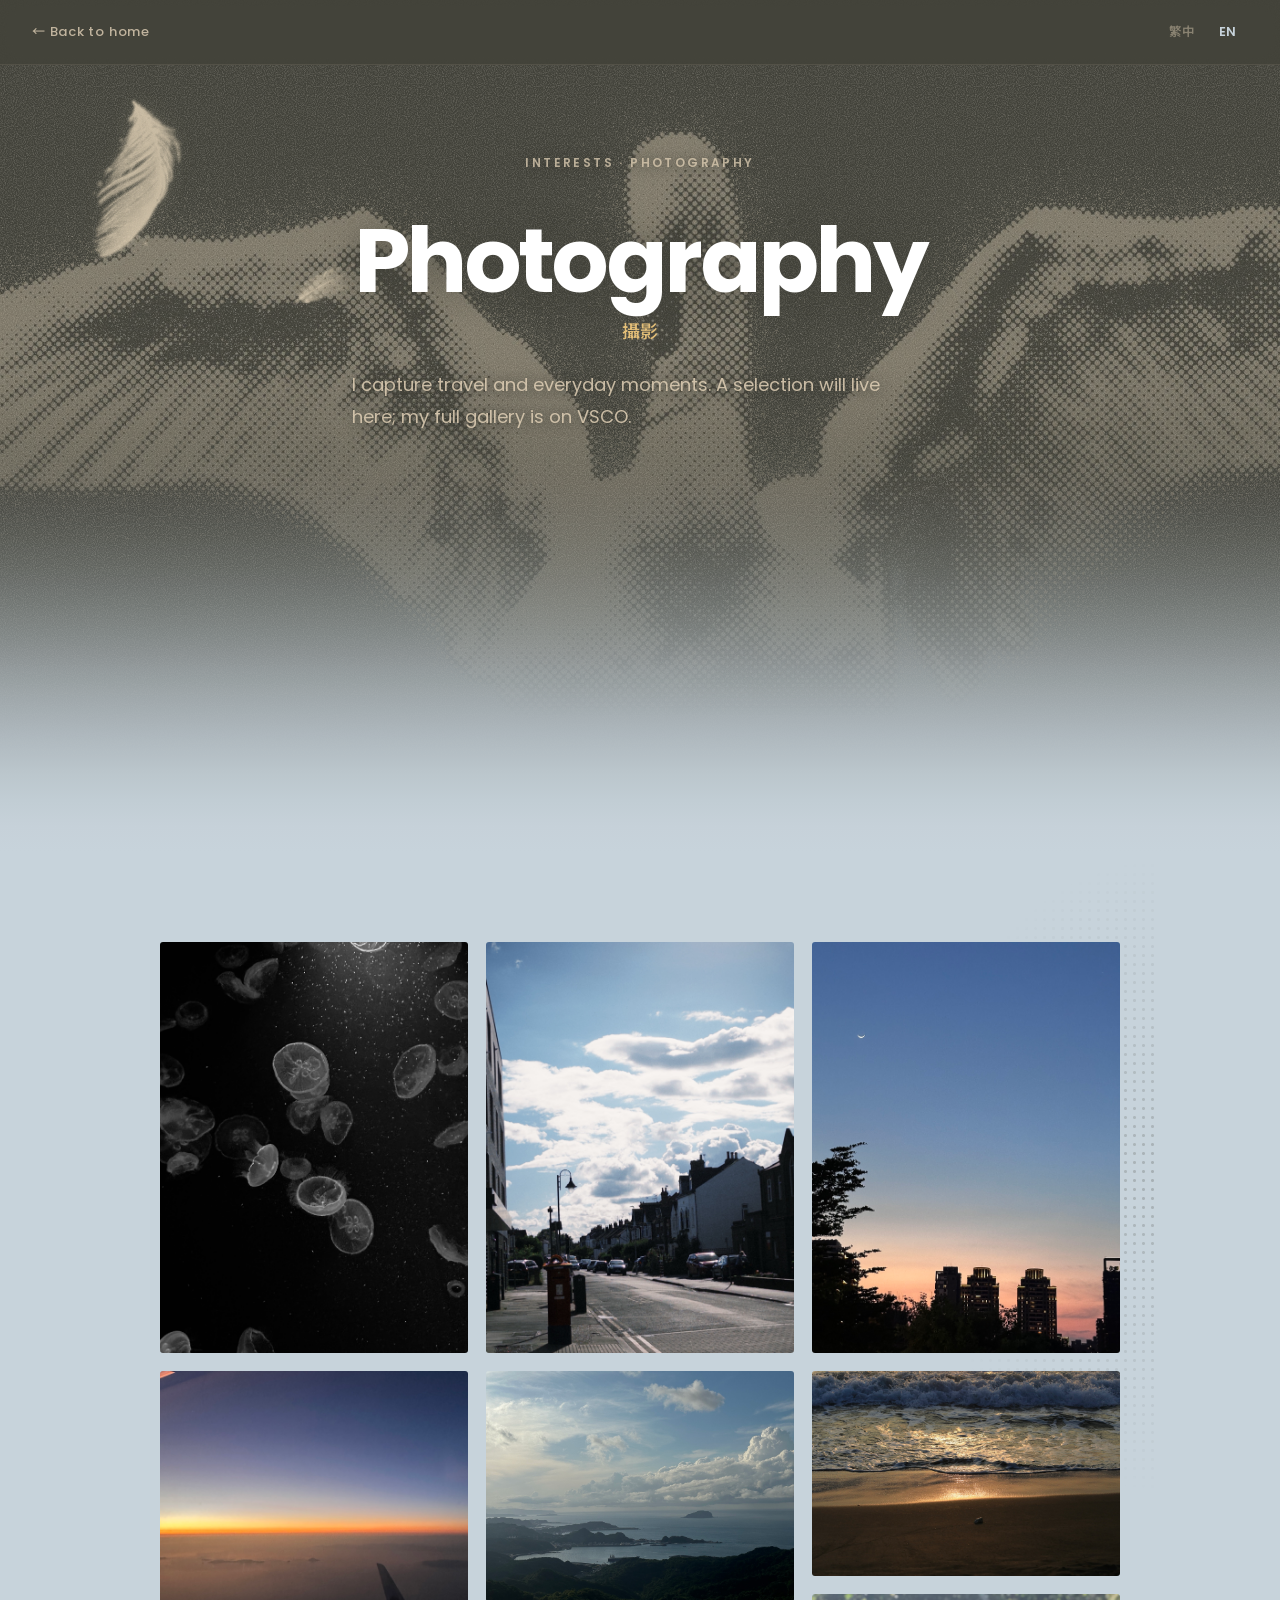
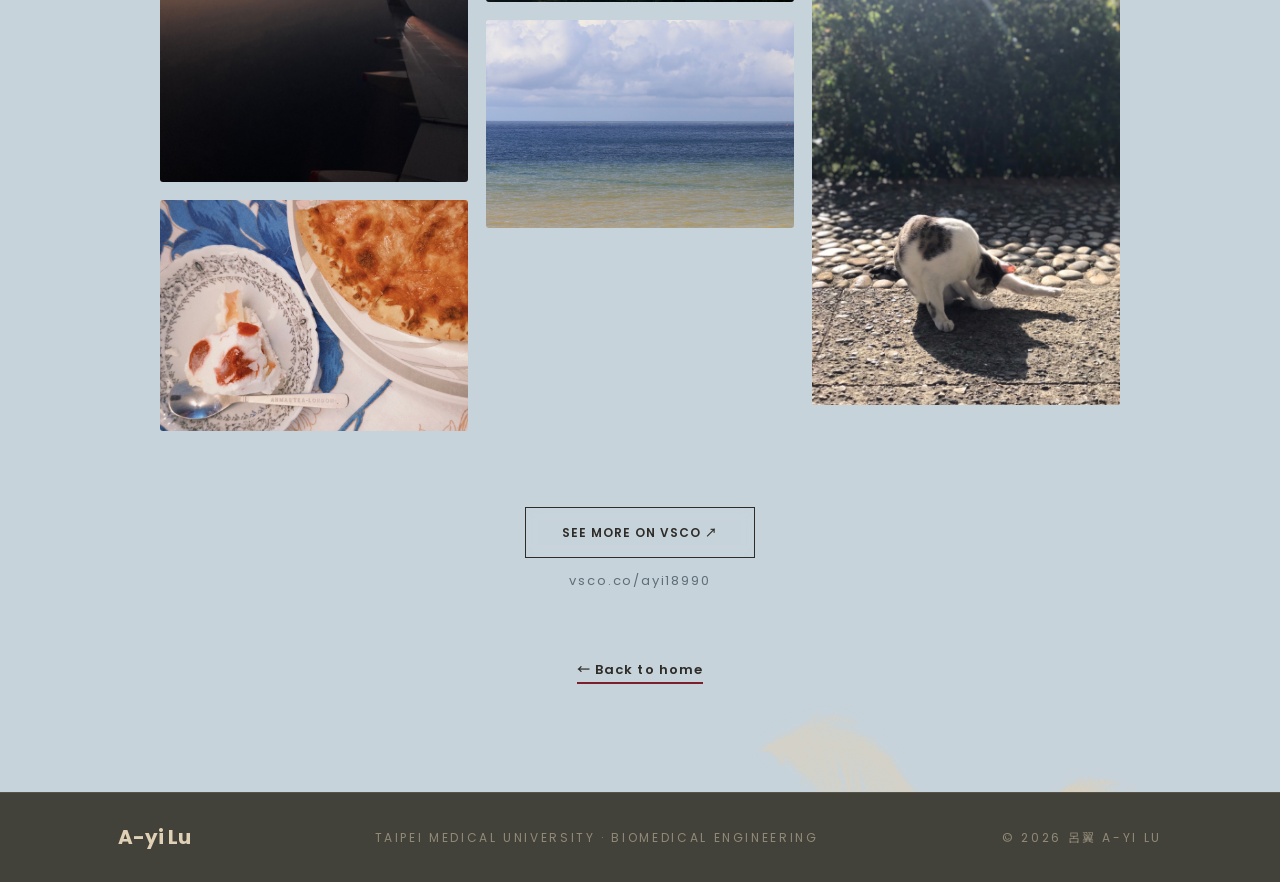
==== commit b864daa4: "Add files via upload" ====
--- a/photos.html
+++ b/photos.html
@@ -8,10 +8,10 @@
 <link rel="preconnect" href="https://fonts.googleapis.com">
 <link rel="preconnect" href="https://fonts.gstatic.com" crossorigin>
 <link rel="stylesheet" href="https://fonts.googleapis.com/css2?family=Poppins:wght@300;400;500;600;700&family=Noto+Sans+TC:wght@300;400;500;700&display=swap">
-<link rel="stylesheet" href="style.css?v=20261001c">
-<link rel="stylesheet" href="sub.css?v=20261001c">
-<link rel="stylesheet" href="theme.css?v=20261001c">
-<link rel="stylesheet" href="sub-palette.css?v=20261001c">
+<link rel="stylesheet" href="style.css?v=20261116a">
+<link rel="stylesheet" href="sub.css?v=20261116a">
+<link rel="stylesheet" href="theme.css?v=20261116a">
+<link rel="stylesheet" href="sub-palette.css?v=20261116a">
 </head>
 <body class="subpage">
 <header class="nav scrolled" id="nav">
@@ -31,8 +31,8 @@
     <small id="copyright"></small>
   </div>
 </footer>
-<script src="photos-content.js?v=20261001c"></script>
-<script src="photos.js?v=20261001c"></script>
-<script src="feathers.js?v=20261001c"></script>
+<script src="photos-content.js?v=20261116a"></script>
+<script src="photos.js?v=20261116a"></script>
+<script src="feathers.js?v=20261116a"></script>
 </body>
 </html>
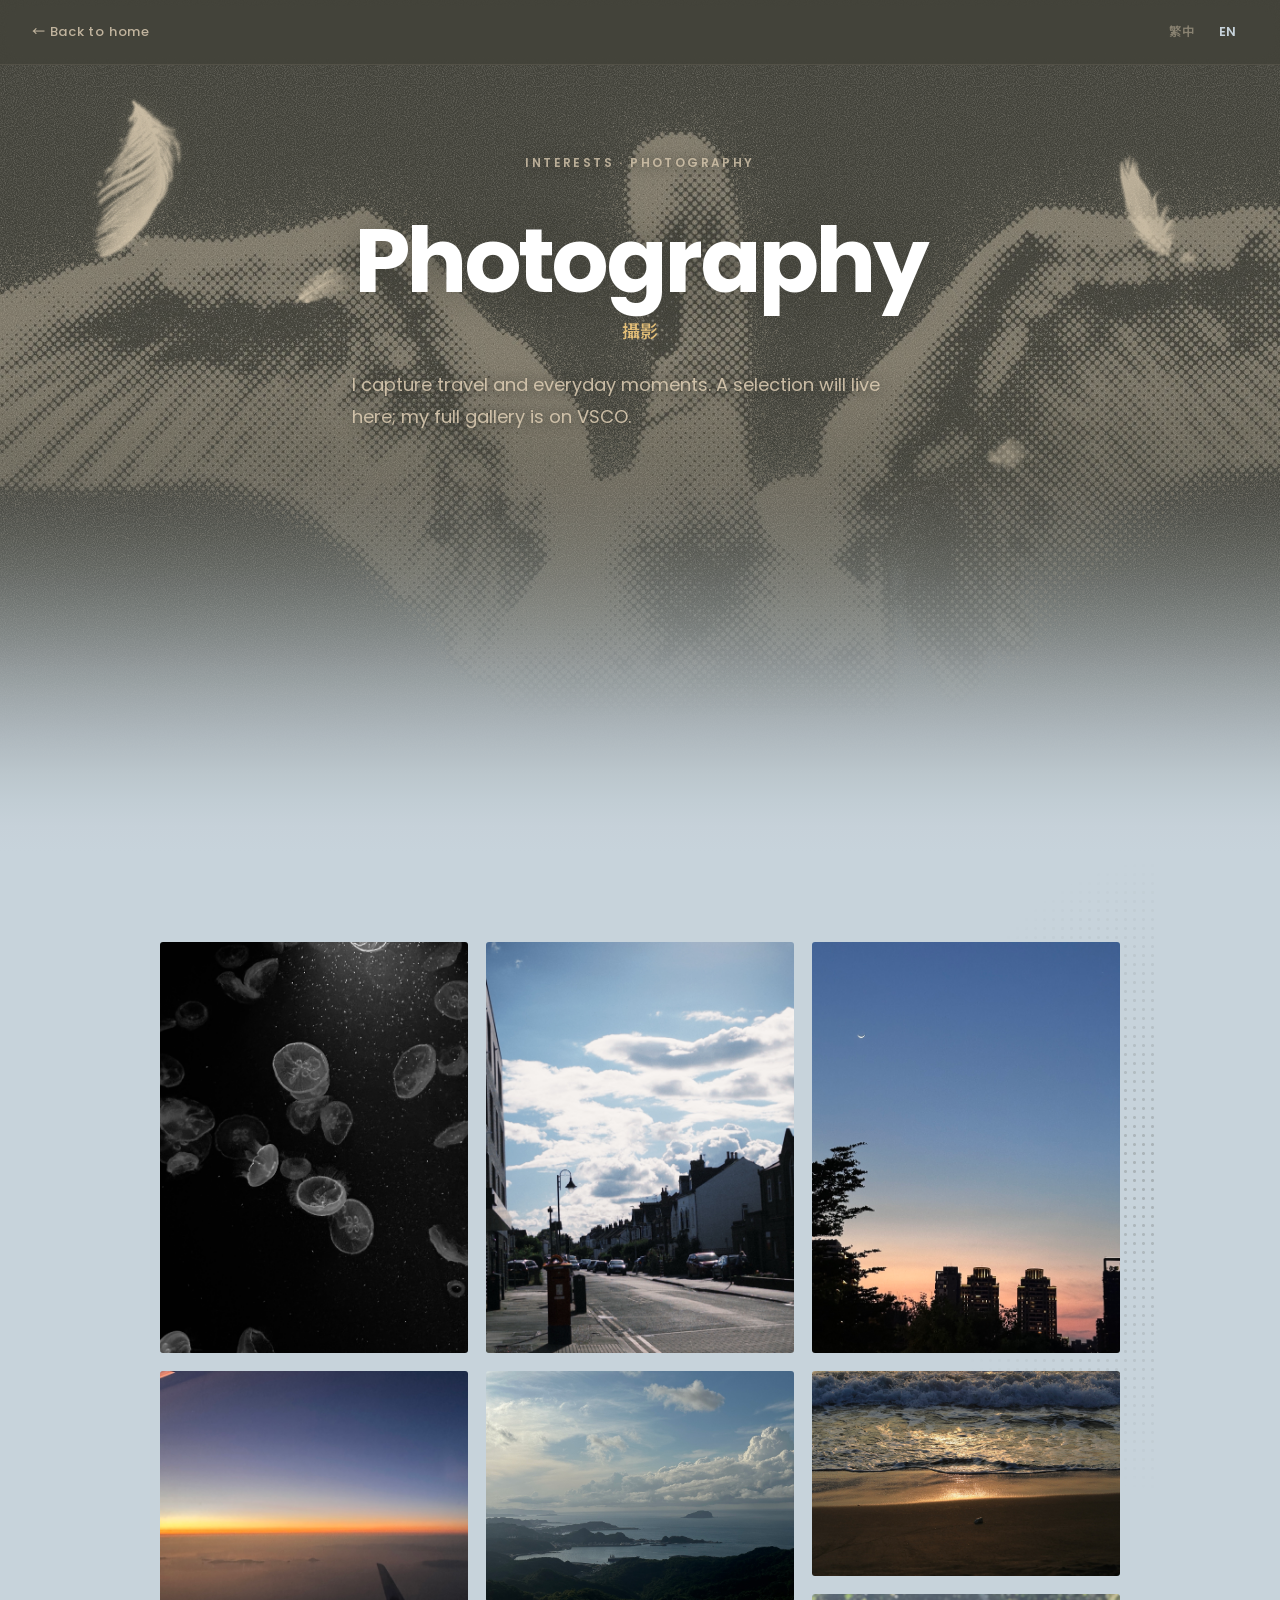
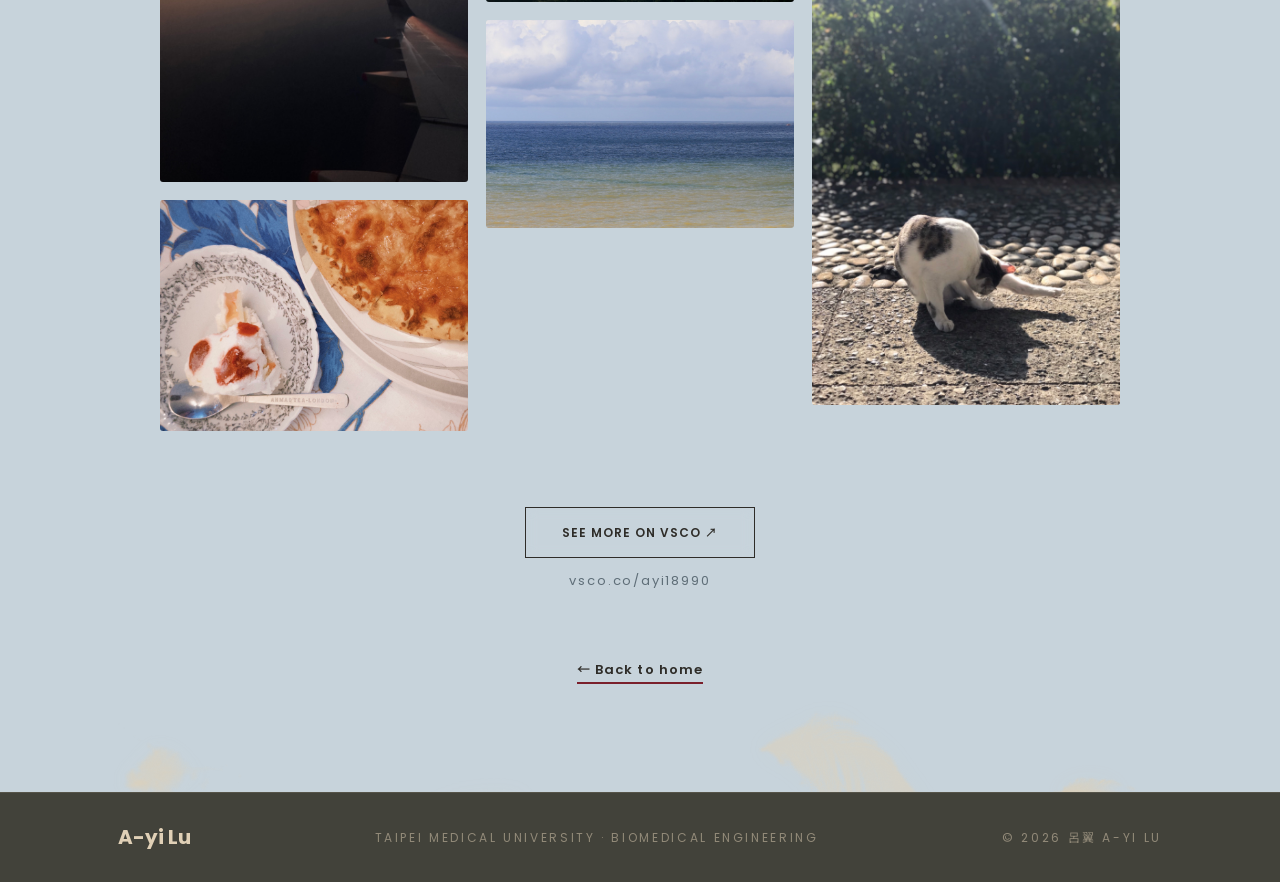
==== commit 6d509d22: "Add files via upload" ====
--- a/photos.html
+++ b/photos.html
@@ -5,6 +5,9 @@
 <meta name="viewport" content="width=device-width, initial-scale=1, viewport-fit=cover">
 <title>攝影 · 呂翼 A-yi Lu</title>
 <meta name="description" content="呂翼 A-yi Lu — 攝影作品">
+<link rel="icon" href="favicon.svg" type="image/svg+xml">
+<link rel="icon" href="favicon-32.png" sizes="32x32" type="image/png">
+<link rel="apple-touch-icon" href="apple-touch-icon.png">
 <link rel="preconnect" href="https://fonts.googleapis.com">
 <link rel="preconnect" href="https://fonts.gstatic.com" crossorigin>
 <link rel="stylesheet" href="https://fonts.googleapis.com/css2?family=Poppins:wght@300;400;500;600;700&family=Noto+Sans+TC:wght@300;400;500;700&display=swap">
